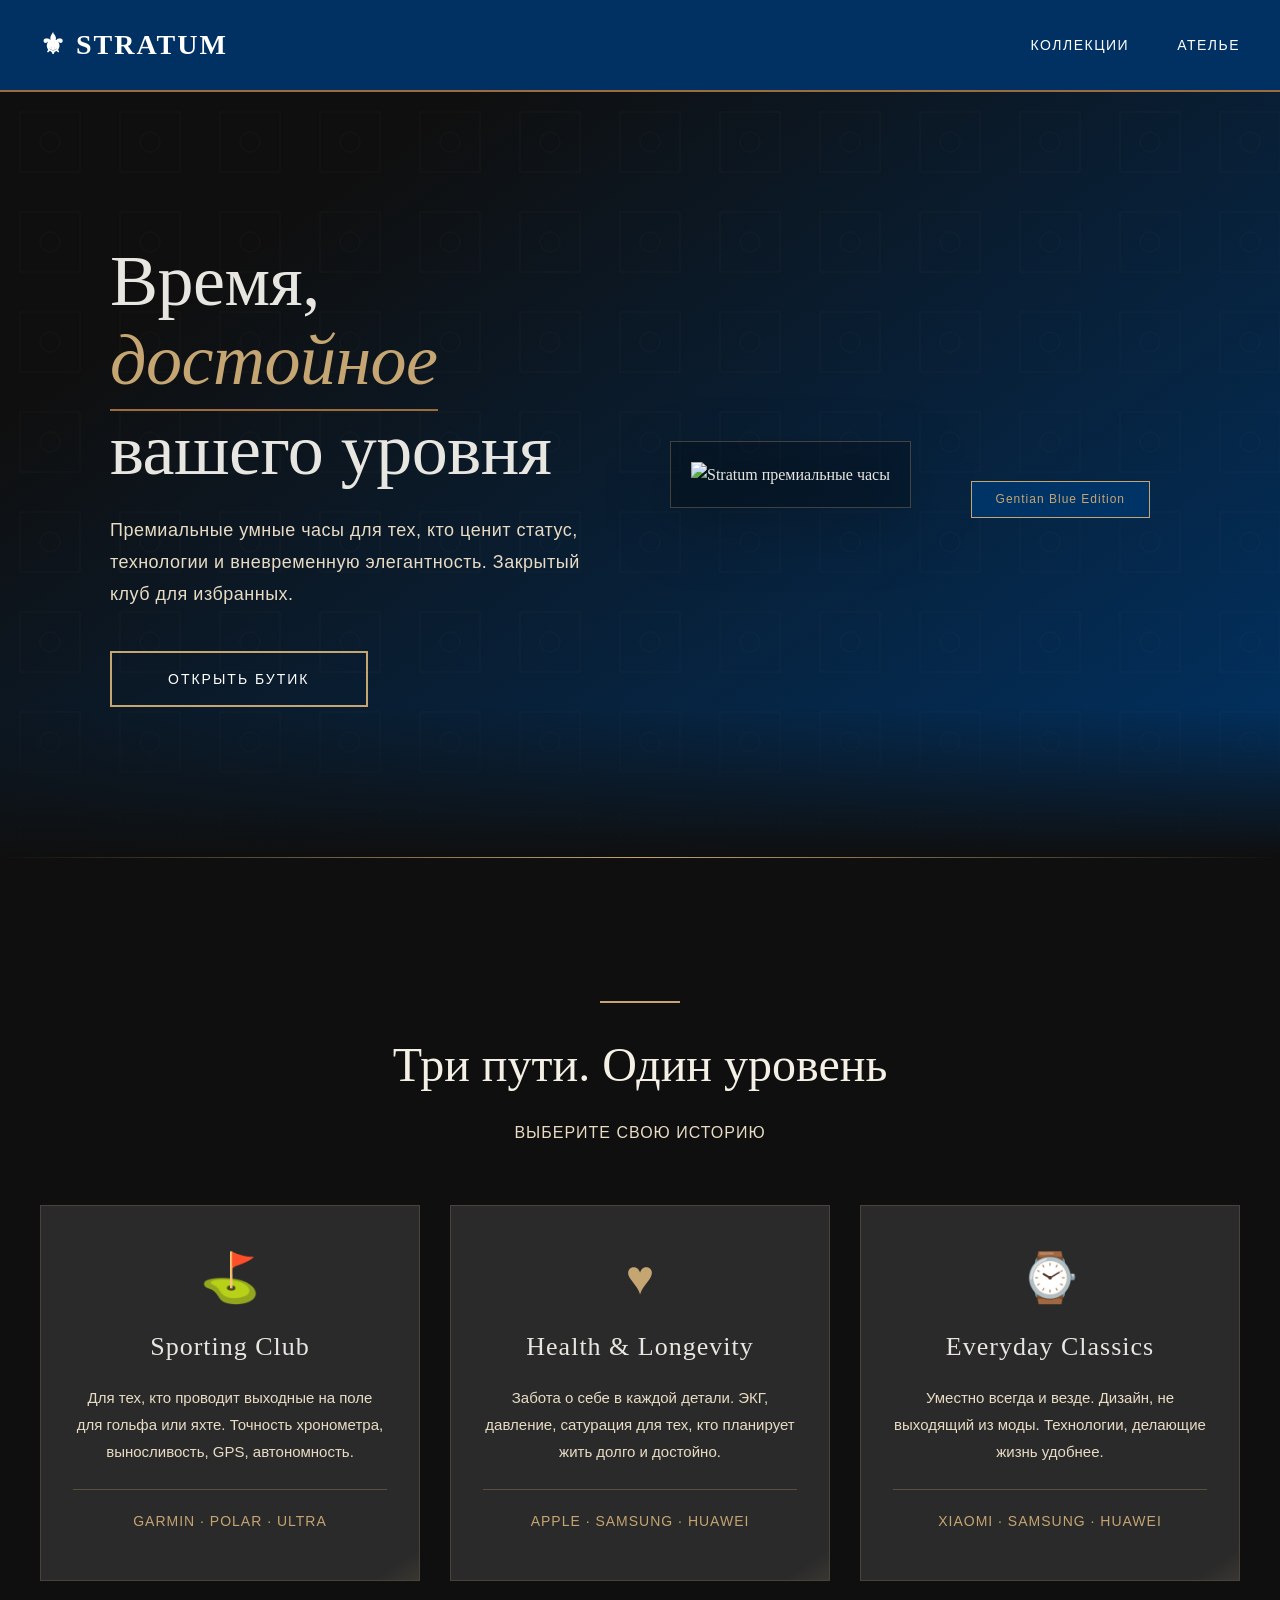
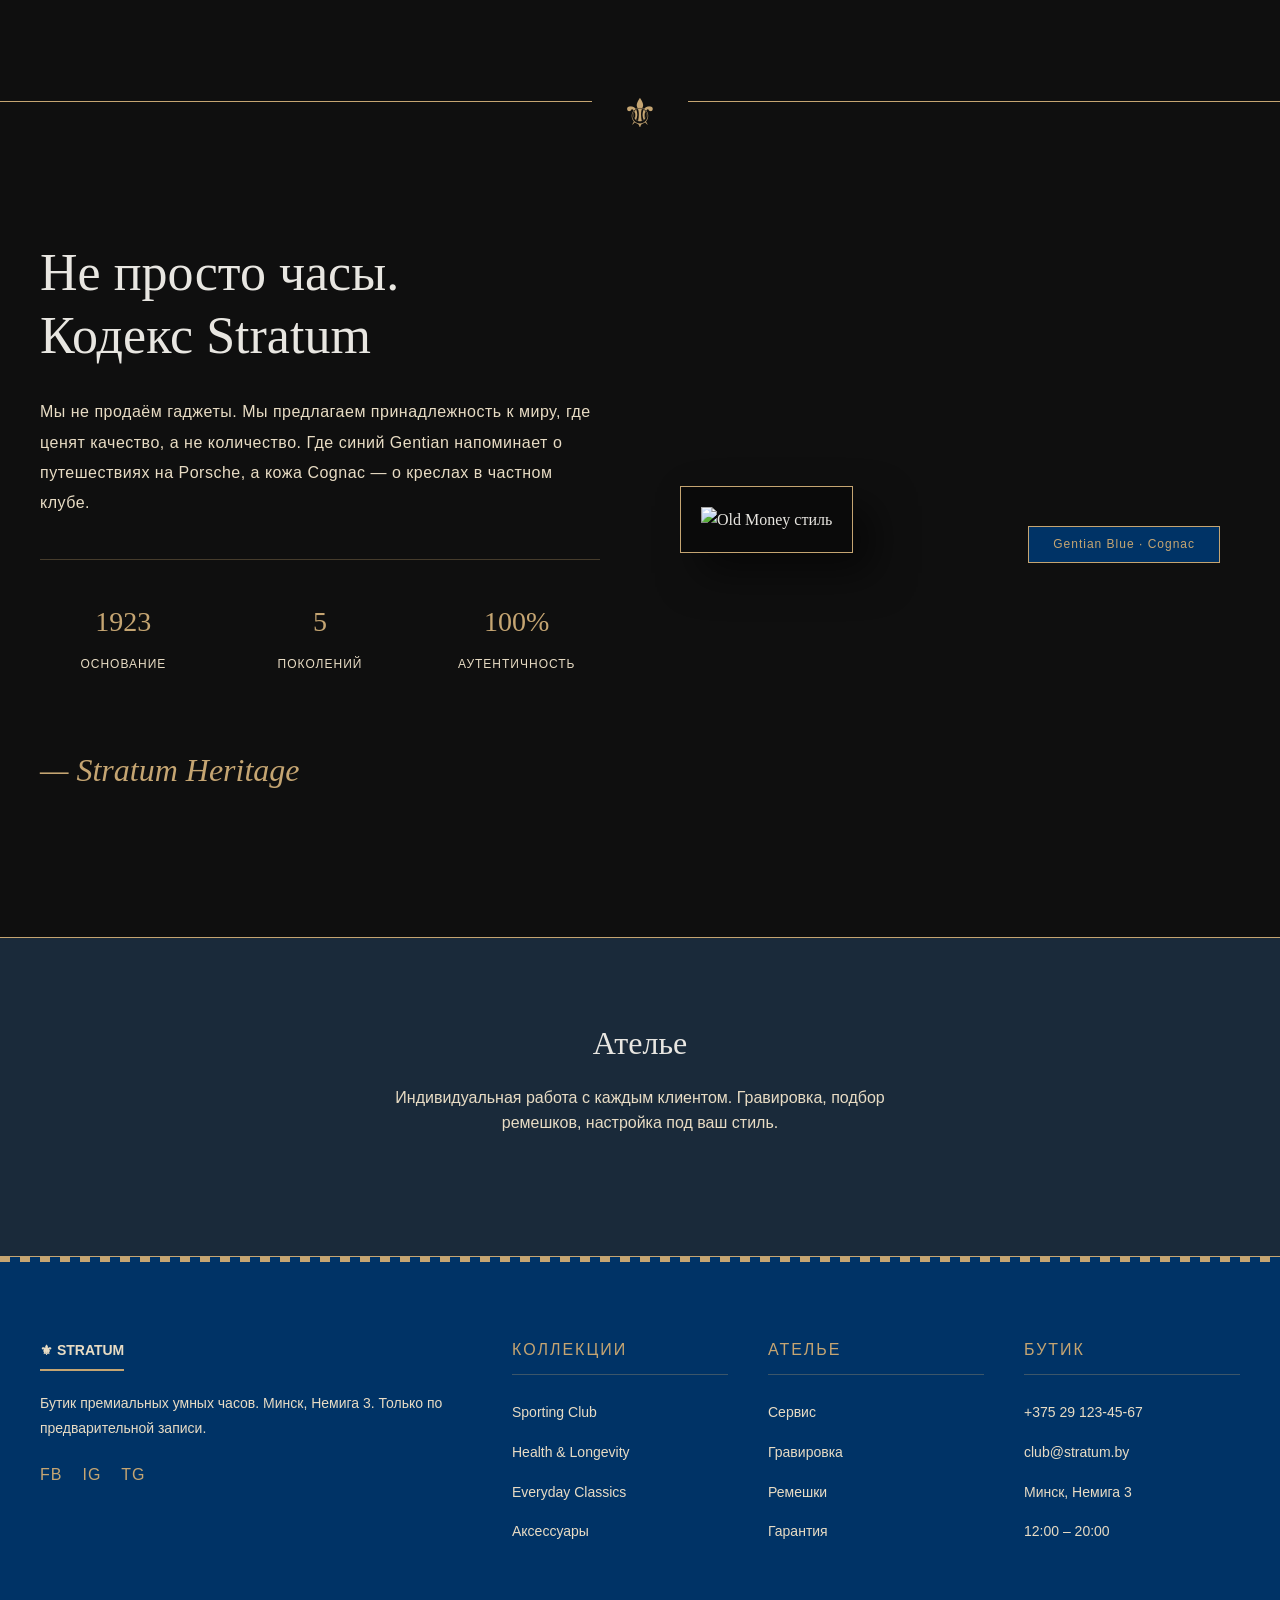
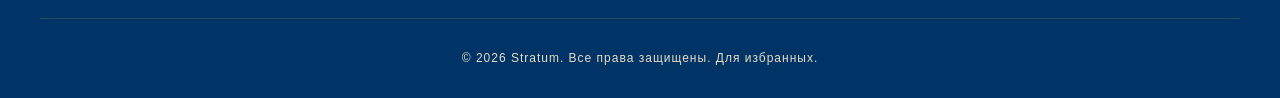
==== index.html @ 1c81f83b "Add files via upload" ====
<!DOCTYPE html>
<html lang="ru">
<head>
    <meta charset="UTF-8">
    <meta name="viewport" content="width=device-width, initial-scale=1.0">
    <title>Stratum — премиальные умные часы</title>
    <link rel="stylesheet" href="styles.css">
    <script src="script.js" defer></script>
</head>
<body>
    <header>
        <div class="container header-content">
            <a href="/" class="logo">⚜ STRATUM</a>
            <nav>
                <ul>
                    <li><a href="#collections">Коллекции</a></li>
                    <li><a href="#atelier">Ателье</a></li>
                </ul>
            </nav>
        </div>
    </header>

    <section class="hero">
        <div class="container hero-content">
            <div class="hero-text fade-in">
                <h1>Время,<br><span>достойное</span><br>вашего уровня</h1>
                <p>Премиальные умные часы для тех, кто ценит статус, технологии и вневременную элегантность. Закрытый клуб для избранных.</p>
                <button class="btn-primary" id="discoverBtn">Открыть бутик</button>
            </div>
            <div class="hero-image fade-in">
                <img src="https://static.tildacdn.com/tild3161-3364-4130-b266-323261613265/Bernhard_H_Mayer_.jpg" alt="Stratum премиальные часы">
                <div class="image-caption">Gentian Blue Edition</div>
            </div>
        </div>
    </section>

    <section id="collections" class="segments">
        <div class="container">
            <div class="section-title-wrapper fade-in">
                <div class="section-divider"></div>
                <h2 class="section-title">Три пути. Один уровень</h2>
                <p class="section-subtitle">Выберите свою историю</p>
            </div>
            <div class="segment-grid">
                <a href="sporting-club.html" style="text-decoration: none; color: inherit; display: block;">
                    <div id="sport-club" class="segment-card fade-in">
                        <div class="segment-icon">⛳</div>
                        <h3>Sporting Club</h3>
                        <p>Для тех, кто проводит выходные на поле для гольфа или яхте. Точность хронометра, выносливость, GPS, автономность.</p>
                        <div class="segment-tag">GARMIN · POLAR · ULTRA</div>
                    </div>
                </a>
                
                <a href="health-club.html" style="text-decoration: none; color: inherit; display: block;">
                    <div id="health-club" class="segment-card fade-in">
                        <div class="segment-icon">♥</div>
                        <h3>Health & Longevity</h3>
                        <p>Забота о себе в каждой детали. ЭКГ, давление, сатурация для тех, кто планирует жить долго и достойно.</p>
                        <div class="segment-tag">APPLE · SAMSUNG · HUAWEI</div>
                    </div>
                </a>
                
                <a href="everyday-club.html" style="text-decoration: none; color: inherit; display: block;">
                    <div id="everyday-club" class="segment-card fade-in">
                        <div class="segment-icon">⌚</div>
                        <h3>Everyday Classics</h3>
                        <p>Уместно всегда и везде. Дизайн, не выходящий из моды. Технологии, делающие жизнь удобнее.</p>
                        <div class="segment-tag">XIAOMI · SAMSUNG · HUAWEI</div>
                    </div>
                </a>
            </div>
        </div>
    </section>

    <section class="philosophy">
        <div class="container philosophy-content">
            <div class="philosophy-text fade-in">
                <h2>Не просто часы.<br>Кодекс Stratum</h2>
                <p>Мы не продаём гаджеты. Мы предлагаем принадлежность к миру, где ценят качество, а не количество. Где синий Gentian напоминает о путешествиях на Porsche, а кожа Cognac — о креслах в частном клубе.</p>
                <div class="heritage">
                    <div class="heritage-item">
                        <span>1923</span>
                        <p>Основание</p>
                    </div>
                    <div class="heritage-item">
                        <span>5</span>
                        <p>Поколений</p>
                    </div>
                    <div class="heritage-item">
                        <span>100%</span>
                        <p>Аутентичность</p>
                    </div>
                </div>
                <div class="signature">— Stratum Heritage</div>
            </div>
            <div class="philosophy-image fade-in">
                <img src="https://applefun.com.ua/source/epix-pro-gen-2-1.jpg?1686123082559" alt="Old Money стиль">
                <div class="image-caption">Gentian Blue · Cognac</div>
            </div>
        </div>
    </section>

    <section id="atelier" class="newsletter">
        <div class="container">
            <h3 class="fade-in">Ателье</h3>
            <p class="fade-in">Индивидуальная работа с каждым клиентом. Гравировка, подбор ремешков, настройка под ваш стиль.</p>
        </div>
    </section>

    <footer>
        <div class="container">
            <div class="footer-grid">
                <div class="footer-col">
                    <a href="/" class="footer-logo">⚜ STRATUM</a>
                    <p>Бутик премиальных умных часов. Минск, Немига 3. Только по предварительной записи.</p>
                    <div class="social-links">
                        <span>FB</span>
                        <span>IG</span>
                        <span>TG</span>
                    </div>
                </div>
                <div class="footer-col">
                    <h4>Коллекции</h4>
                    <ul>
                        <li><a href="sporting-club.html">Sporting Club</a></li>
                        <li><a href="health-club.html">Health & Longevity</a></li>
                        <li><a href="everyday-club.html">Everyday Classics</a></li>
                        <li><a href="#">Аксессуары</a></li>
                    </ul>
                </div>
                <div class="footer-col">
                    <h4>Ателье</h4>
                    <ul>
                        <li><a href="#atelier">Сервис</a></li>
                        <li><a href="#">Гравировка</a></li>
                        <li><a href="#">Ремешки</a></li>
                        <li><a href="#">Гарантия</a></li>
                    </ul>
                </div>
                <div class="footer-col">
                    <h4>Бутик</h4>
                    <ul>
                        <li><a href="#">+375 29 123-45-67</a></li>
                        <li><a href="#">club@stratum.by</a></li>
                        <li><a href="#">Минск, Немига 3</a></li>
                        <li><a href="#">12:00 – 20:00</a></li>
                    </ul>
                </div>
            </div>
            <div class="copyright">
                © 2026 Stratum. Все права защищены. Для избранных.
            </div>
        </div>
    </footer>

    <script src="script.js"></script>
</body>
</html>
---- styles.css ----
/* Добавьте эти строки в начало вашего CSS файла */
html {
    scroll-behavior: smooth;
    scroll-padding-top: 100px;
}

* {
    margin: 0;
    padding: 0;
    box-sizing: border-box;
}

body {
    font-family: 'Times New Roman', 'Didot', 'Baskerville', 'Garamond', 'Cormorant Garamond', serif;
    background-color: #0F0F0F;
    color: #E8E6E1;
    line-height: 1.6;
    -webkit-font-smoothing: antialiased;
}

:root {
    --gentian-blue: #003366;
    --gentian-blue-light: #1A4C7A;
    --black: #0F0F0F;
    --anthracite: #2A2A2A;
    --cognac: #9C6B3E;
    --ivory: #F5F0E6;
    --cream: #E8DCC4;
    --silver: #A0A0A0;
    --white: #FFFFFF;
    --gold: #C5A572;
    --navy: #1A2A3A;
}

.container {
    max-width: 1280px;
    margin: 0 auto;
    padding: 0 40px;
}

/* Header */
header {
    background-color: rgba(0, 51, 102, 0.97);
    position: sticky;
    top: 0;
    z-index: 100;
    border-bottom: 2px solid var(--cognac);
    backdrop-filter: blur(8px);
}

.header-content {
    display: flex;
    justify-content: space-between;
    align-items: center;
    height: 90px;
}

.logo {
    font-size: 28px;
    font-weight: 600;
    letter-spacing: 2px;
    color: var(--white);
    text-decoration: none;
    text-transform: uppercase;
    font-family: 'Times New Roman', serif;
}

nav ul {
    display: flex;
    gap: 48px;
    list-style: none;
}

nav a {
    color: var(--white);
    text-decoration: none;
    font-size: 14px;
    font-weight: 400;
    letter-spacing: 1.5px;
    text-transform: uppercase;
    transition: color 0.2s;
    font-family: 'Helvetica Neue', 'Inter', sans-serif;
}

nav a:hover {
    color: var(--gold);
}

/* Hero Section */
.hero {
    height: 85vh;
    background: linear-gradient(145deg, var(--black) 20%, var(--gentian-blue) 100%);
    display: flex;
    align-items: center;
    position: relative;
    overflow: hidden;
}

.hero::before {
    content: '';
    position: absolute;
    top: 0;
    left: 0;
    width: 100%;
    height: 100%;
    background-image: url('data:image/svg+xml;utf8,<svg xmlns="http://www.w3.org/2000/svg" viewBox="0 0 100 100" width="100" height="100" opacity="0.03"><path d="M20,20 L80,20 L80,80 L20,80 Z" fill="none" stroke="%23C5A572" stroke-width="1"/><circle cx="50" cy="50" r="10" fill="none" stroke="%23C5A572" stroke-width="1"/></svg>');
    background-repeat: repeat;
    pointer-events: none;
}

.hero::after {
    content: '';
    position: absolute;
    bottom: 0;
    left: 0;
    right: 0;
    height: 150px;
    background: linear-gradient(to top, var(--black), transparent);
}

.hero-content {
    display: grid;
    grid-template-columns: 1fr 1fr;
    gap: 60px;
    align-items: center;
    position: relative;
    z-index: 2;
}

.hero-text h1 {
    font-size: 72px;
    font-weight: 500;
    line-height: 1.1;
    margin-bottom: 24px;
    font-family: 'Times New Roman', 'Didot', serif;
    letter-spacing: -0.5px;
}

.hero-text h1 span {
    color: var(--gold);
    font-style: italic;
    display: inline-block;
    border-bottom: 2px solid var(--cognac);
    padding-bottom: 8px;
}

.hero-text p {
    font-size: 18px;
    color: var(--cream);
    margin-bottom: 40px;
    max-width: 500px;
    font-family: 'Helvetica Neue', sans-serif;
    letter-spacing: 0.5px;
    line-height: 1.8;
}

.btn-primary {
    background-color: transparent;
    color: var(--white);
    border: 2px solid var(--gold);
    padding: 18px 56px;
    font-size: 14px;
    font-weight: 500;
    letter-spacing: 2px;
    text-transform: uppercase;
    cursor: pointer;
    transition: all 0.4s;
    font-family: 'Helvetica Neue', sans-serif;
}

.btn-primary:hover {
    background-color: var(--gold);
    color: var(--black);
    border-color: var(--gold);
}

.hero-image {
    position: relative;
}

.hero-image img {
    width: 100%;
    filter: drop-shadow(0 20px 30px rgba(0,0,0,0.7));
    border: 1px solid rgba(197, 165, 114, 0.3);
    padding: 20px;
    background: rgba(0,0,0,0.2);
}

.image-caption {
    position: absolute;
    bottom: -10px;
    right: 20px;
    background: var(--gentian-blue);
    padding: 8px 24px;
    font-size: 12px;
    letter-spacing: 1px;
    color: var(--gold);
    border: 1px solid var(--gold);
    font-family: 'Helvetica Neue', sans-serif;
}

/* Segments Section */
.segments {
    padding: 120px 0;
    background-color: var(--black);
    position: relative;
}

.segments::before {
    content: '';
    position: absolute;
    top: 0;
    left: 0;
    right: 0;
    height: 1px;
    background: linear-gradient(90deg, transparent, var(--gold), transparent);
}

.section-title-wrapper {
    text-align: center;
    margin-bottom: 60px;
}

.section-title {
    font-size: 48px;
    font-weight: 400;
    margin-bottom: 16px;
    font-family: 'Times New Roman', serif;
    color: var(--ivory);
}

.section-subtitle {
    font-size: 16px;
    color: var(--cream);
    max-width: 600px;
    margin: 0 auto;
    font-family: 'Helvetica Neue', sans-serif;
    letter-spacing: 1px;
    text-transform: uppercase;
}

.section-divider {
    width: 80px;
    height: 2px;
    background-color: var(--gold);
    margin: 24px auto;
}

.segment-grid {
    display: grid;
    grid-template-columns: repeat(3, 1fr);
    gap: 30px;
}

.segment-card {
    background-color: var(--anthracite);
    padding: 48px 32px;
    transition: transform 0.5s, box-shadow 0.5s;
    border: 1px solid rgba(197, 165, 114, 0.2);
    position: relative;
    text-align: center;
}

.segment-card::before {
    content: '';
    position: absolute;
    top: 0;
    left: 0;
    width: 100%;
    height: 100%;
    background: linear-gradient(145deg, transparent 95%, rgba(197,165,114,0.1) 100%);
    pointer-events: none;
}

.segment-card:hover {
    transform: translateY(-8px);
    box-shadow: 0 30px 40px rgba(0,0,0,0.5);
    border-color: var(--gold);
}

.segment-icon {
    font-size: 48px;
    margin-bottom: 24px;
    color: var(--gold);
    font-family: 'Times New Roman', serif;
    line-height: 1;
}

.segment-card h3 {
    font-size: 26px;
    margin-bottom: 16px;
    font-weight: 500;
    font-family: 'Times New Roman', serif;
    letter-spacing: 1px;
}

.segment-card p {
    color: var(--cream);
    margin-bottom: 24px;
    font-size: 15px;
    font-family: 'Helvetica Neue', sans-serif;
    line-height: 1.8;
}

.segment-tag {
    color: var(--gold);
    font-weight: 500;
    font-size: 14px;
    letter-spacing: 1px;
    text-transform: uppercase;
    border-top: 1px solid rgba(197,165,114,0.3);
    padding-top: 20px;
    margin-top: 20px;
    font-family: 'Helvetica Neue', sans-serif;
}

/* Featured Products */
.featured {
    padding: 120px 0;
    background: linear-gradient(180deg, var(--black) 0%, var(--navy) 100%);
    position: relative;
}

.product-grid {
    display: grid;
    grid-template-columns: repeat(4, 1fr);
    gap: 30px;
    margin-top: 60px;
}

.product-card {
    background-color: rgba(255,255,255,0.02);
    padding: 32px 24px;
    text-align: center;
    border: 1px solid rgba(197,165,114,0.15);
    transition: all 0.4s;
    backdrop-filter: blur(10px);
}

.product-card:hover {
    background-color: rgba(0,51,102,0.2);
    border-color: var(--gold);
    box-shadow: 0 15px 25px rgba(0,0,0,0.5);
}

.product-image {
    width: 100%;
    margin-bottom: 24px;
    border-bottom: 1px solid rgba(197,165,114,0.3);
    padding-bottom: 20px;
}

.product-title {
    font-size: 18px;
    font-weight: 500;
    margin-bottom: 12px;
    font-family: 'Helvetica Neue', sans-serif;
    letter-spacing: 1px;
    text-transform: uppercase;
}

.product-price {
    color: var(--gold);
    font-size: 22px;
    font-weight: 500;
    margin-bottom: 20px;
    font-family: 'Times New Roman', serif;
}

.btn-secondary {
    background-color: transparent;
    border: 1px solid var(--gold);
    color: var(--white);
    padding: 12px 30px;
    font-size: 12px;
    letter-spacing: 2px;
    text-transform: uppercase;
    cursor: pointer;
    transition: all 0.3s;
    font-family: 'Helvetica Neue', sans-serif;
    width: 100%;
}

.btn-secondary:hover {
    background-color: var(--gold);
    color: var(--black);
}

/* Philosophy Section */
.philosophy {
    padding: 140px 0;
    background-color: var(--black);
    position: relative;
    border-top: 1px solid var(--gold);
    border-bottom: 1px solid var(--gold);
}

.philosophy::before {
    content: '⚜';
    position: absolute;
    top: -20px;
    left: 50%;
    transform: translateX(-50%);
    font-size: 40px;
    background: var(--black);
    padding: 0 30px;
    color: var(--gold);
}

.philosophy-content {
    display: grid;
    grid-template-columns: 1fr 1fr;
    gap: 80px;
    align-items: center;
}

.philosophy-text h2 {
    font-size: 52px;
    font-weight: 400;
    margin-bottom: 30px;
    font-family: 'Times New Roman', serif;
    line-height: 1.2;
}

.philosophy-text p {
    color: var(--cream);
    font-size: 16px;
    margin-bottom: 40px;
    font-family: 'Helvetica Neue', sans-serif;
    line-height: 1.9;
    letter-spacing: 0.5px;
}

.heritage {
    display: flex;
    gap: 30px;
    margin-top: 40px;
    border-top: 1px solid rgba(197,165,114,0.3);
    padding-top: 40px;
}

.heritage-item {
    text-align: center;
    flex: 1;
}

.heritage-item span {
    display: block;
    font-size: 28px;
    font-weight: 500;
    color: var(--gold);
    font-family: 'Times New Roman', serif;
}

.heritage-item p {
    font-size: 12px;
    text-transform: uppercase;
    letter-spacing: 1px;
    color: var(--cream);
    margin-top: 8px;
    font-family: 'Helvetica Neue', sans-serif;
}

.signature {
    font-family: 'Times New Roman', serif;
    color: var(--gold);
    font-size: 32px;
    font-style: italic;
    margin-top: 30px;
}

.philosophy-image {
    position: relative;
}

.philosophy-image img {
    width: 100%;
    border: 1px solid var(--gold);
    padding: 20px;
    background: rgba(0,0,0,0.3);
    box-shadow: 20px 20px 40px rgba(0,0,0,0.5);
}

/* Newsletter / Ателье секция */
.newsletter {
    padding: 80px 0;
    background-color: var(--navy);
    text-align: center;
    border-bottom: 1px solid var(--gold);
}

.newsletter h3 {
    font-size: 32px;
    font-weight: 400;
    margin-bottom: 16px;
    font-family: 'Times New Roman', serif;
}

.newsletter p {
    color: var(--cream);
    margin-bottom: 40px;
    max-width: 500px;
    margin-left: auto;
    margin-right: auto;
    font-family: 'Helvetica Neue', sans-serif;
}

/* Footer */
footer {
    background-color: var(--gentian-blue);
    padding: 80px 0 30px;
    position: relative;
}

footer::before {
    content: '';
    position: absolute;
    top: 0;
    left: 0;
    right: 0;
    height: 5px;
    background: repeating-linear-gradient(90deg, var(--gold), var(--gold) 10px, transparent 10px, transparent 20px);
}

.footer-grid {
    display: grid;
    grid-template-columns: 2fr 1fr 1fr 1fr;
    gap: 40px;
    margin-bottom: 60px;
}

.footer-logo {
    font-size: 28px;
    font-weight: 600;
    color: white;
    text-decoration: none;
    font-family: 'Times New Roman', serif;
    border-bottom: 2px solid var(--gold);
    padding-bottom: 8px;
    display: inline-block;
}

.footer-col p {
    color: var(--cream);
    font-size: 14px;
    margin-top: 20px;
    line-height: 1.8;
    font-family: 'Helvetica Neue', sans-serif;
}

.footer-col h4 {
    font-size: 16px;
    font-weight: 500;
    margin-bottom: 24px;
    color: var(--gold);
    letter-spacing: 2px;
    text-transform: uppercase;
    border-bottom: 1px solid rgba(197,165,114,0.3);
    padding-bottom: 12px;
    font-family: 'Helvetica Neue', sans-serif;
}

.footer-col ul {
    list-style: none;
}

.footer-col li {
    margin-bottom: 14px;
}

.footer-col a {
    color: var(--cream);
    text-decoration: none;
    font-size: 14px;
    transition: color 0.2s;
    font-family: 'Helvetica Neue', sans-serif;
}

.footer-col a:hover {
    color: var(--gold);
}

.social-links {
    display: flex;
    gap: 20px;
    margin-top: 20px;
    font-size: 16px;
    color: var(--gold);
    letter-spacing: 1px;
}

.social-links span {
    cursor: pointer;
    transition: 0.3s;
    font-family: 'Helvetica Neue', sans-serif;
    font-weight: 500;
}

.social-links span:hover {
    color: var(--white);
}

.copyright {
    text-align: center;
    padding-top: 30px;
    border-top: 1px solid rgba(197,165,114,0.2);
    color: var(--cream);
    font-size: 12px;
    letter-spacing: 1px;
    font-family: 'Helvetica Neue', sans-serif;
}

/* Responsive */
@media (max-width: 1024px) {
    .hero-content {
        grid-template-columns: 1fr;
        text-align: center;
    }
    .hero-text p {
        margin-left: auto;
        margin-right: auto;
    }
    .segment-grid, .product-grid {
        grid-template-columns: repeat(2, 1fr);
    }
    .philosophy-content {
        grid-template-columns: 1fr;
    }
    .footer-grid {
        grid-template-columns: repeat(2, 1fr);
    }
}

@media (max-width: 640px) {
    .segment-grid, .product-grid {
        grid-template-columns: 1fr;
    }
    .footer-grid {
        grid-template-columns: 1fr;
    }
    .hero-text h1 {
        font-size: 48px;
    }
    .container {
        padding: 0 20px;
    }
}

/* Анимации появления */
.fade-in {
    opacity: 0;
    transform: translateY(20px);
    transition: opacity 0.6s ease, transform 0.6s ease;
}

.fade-in.visible {
    opacity: 1;
    transform: translateY(0);
}
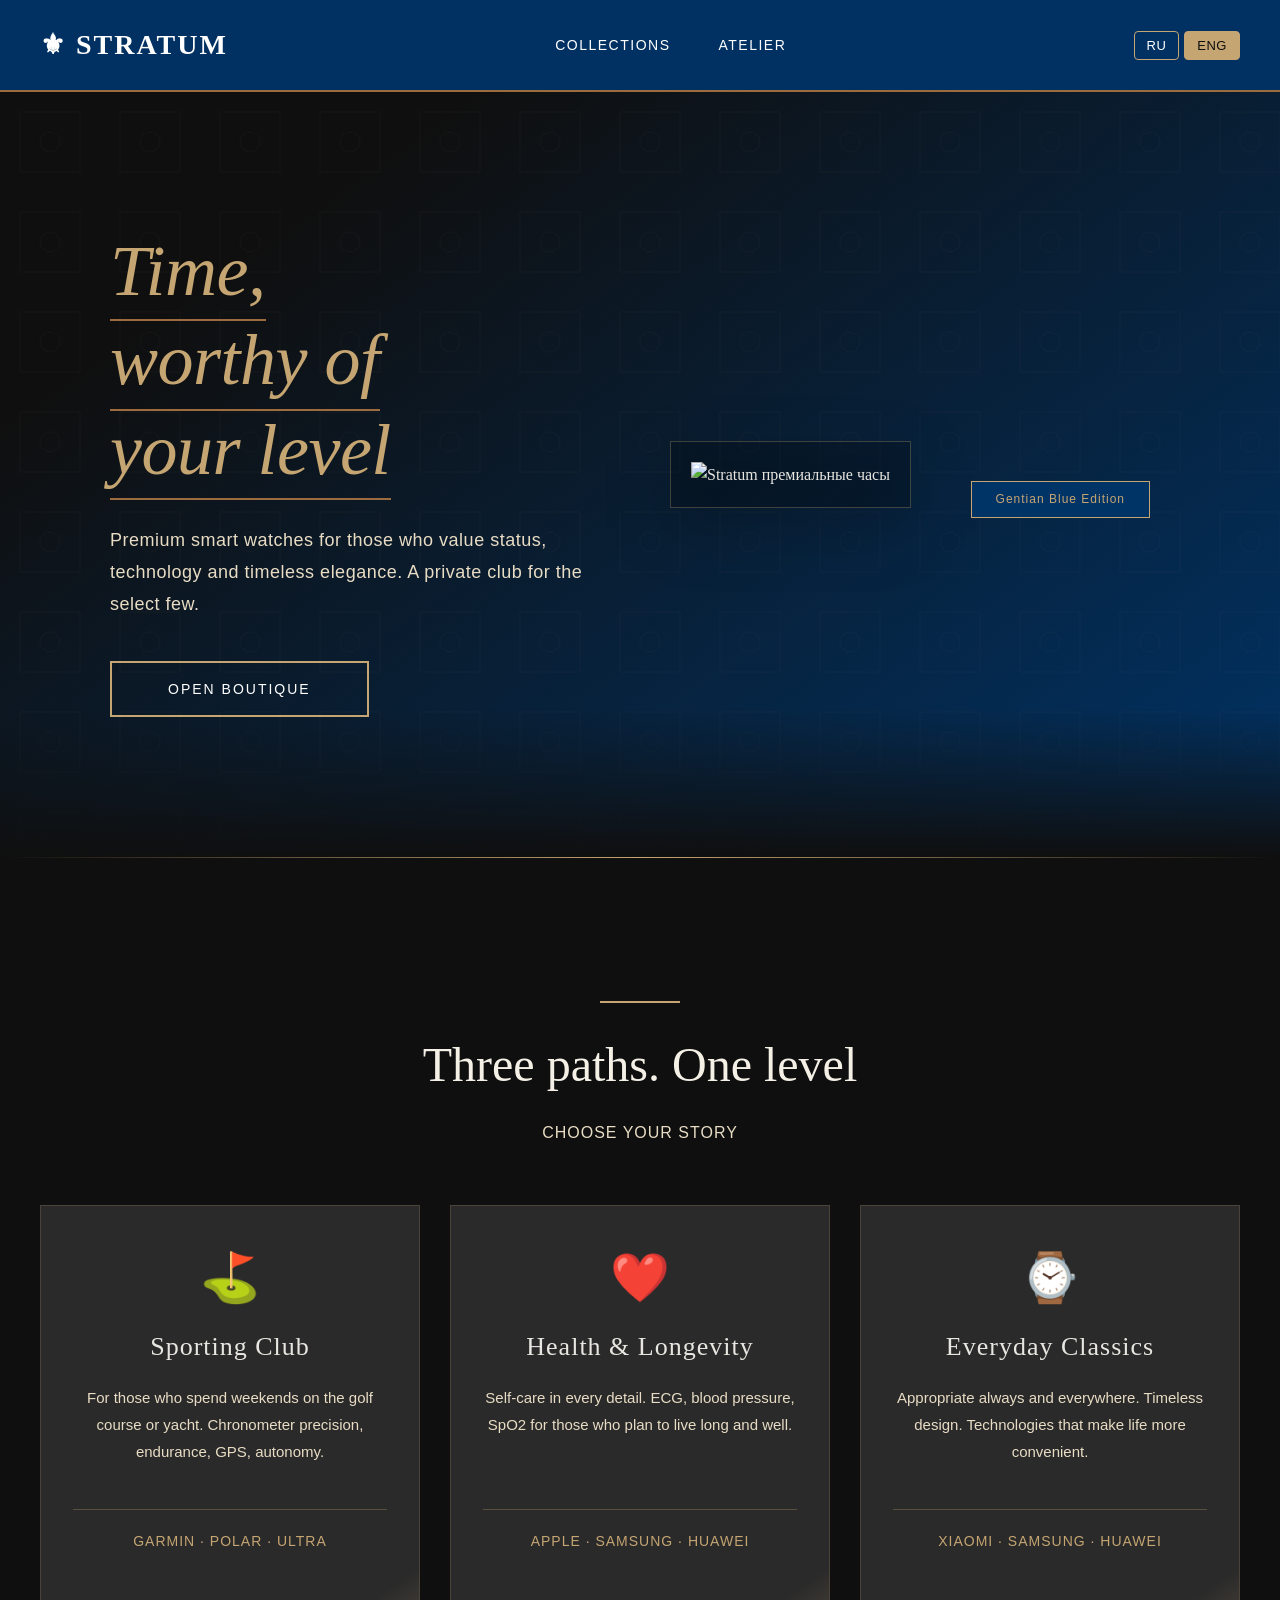
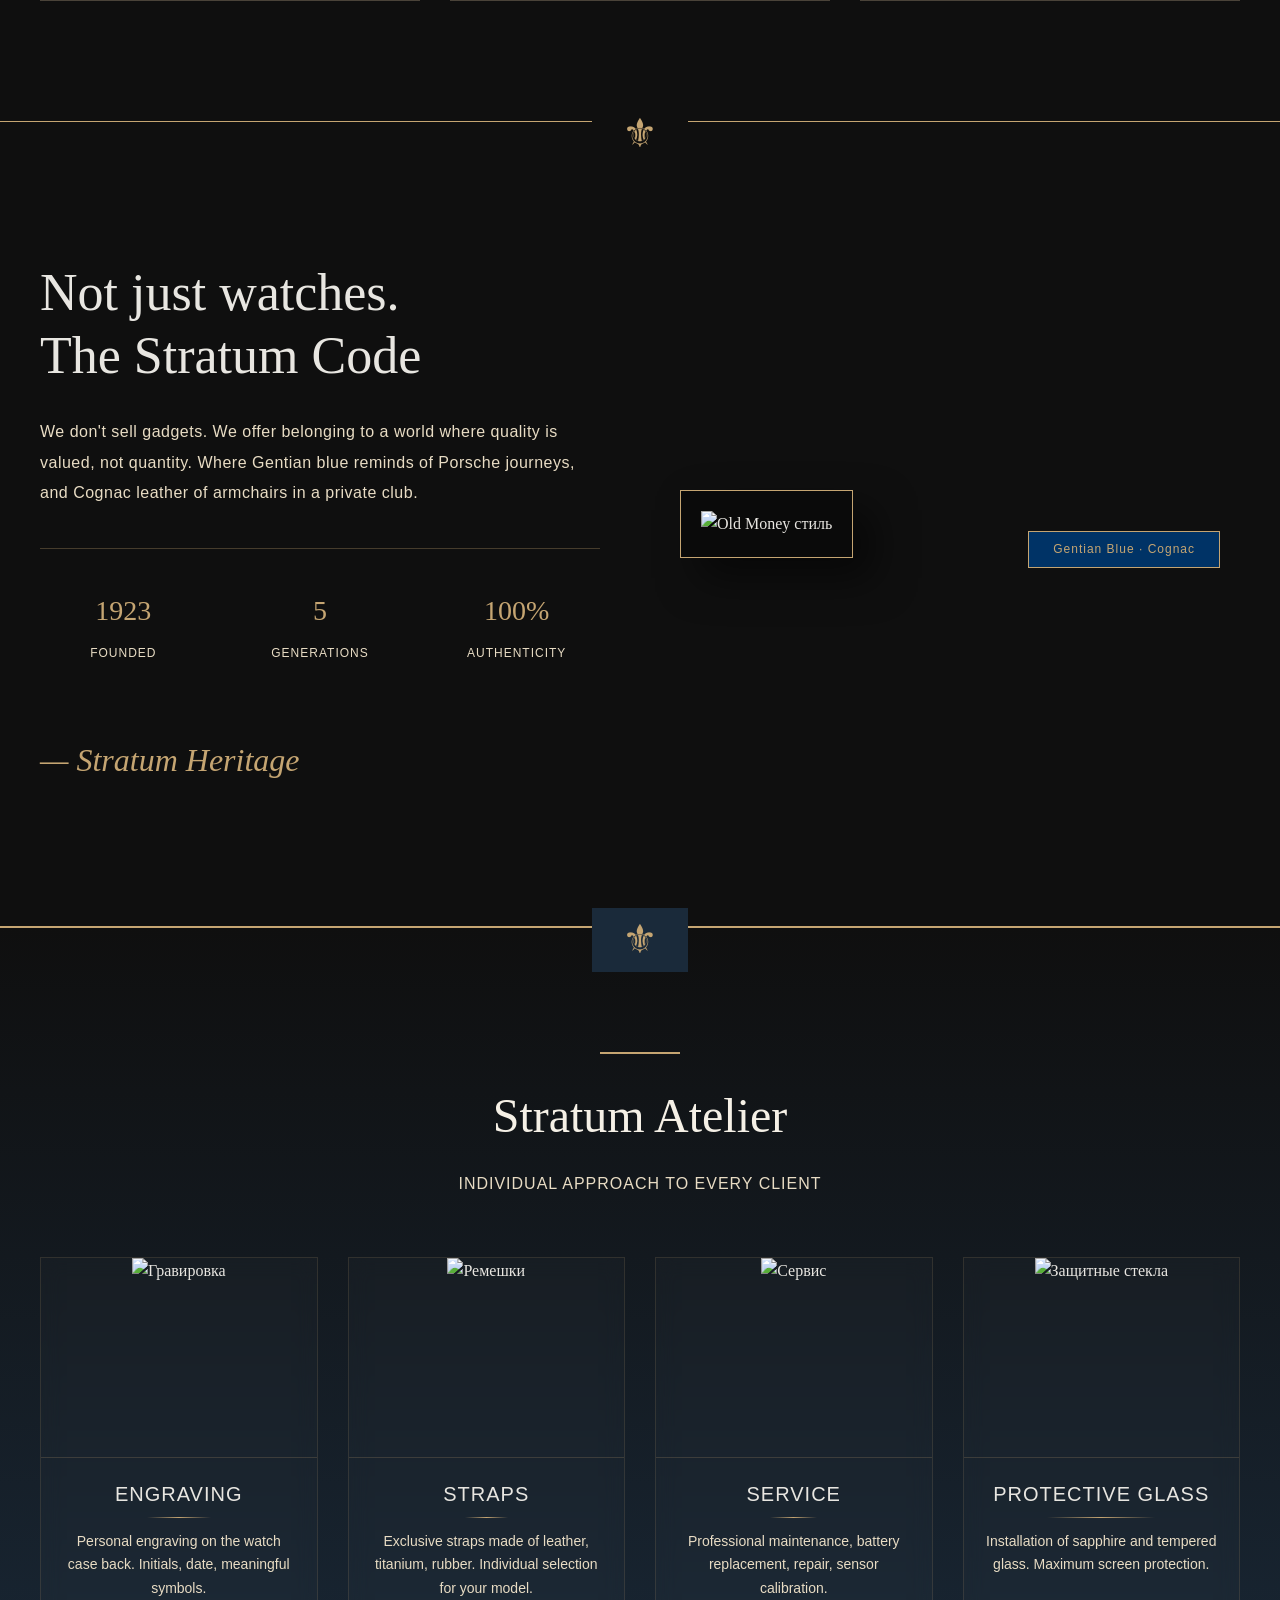
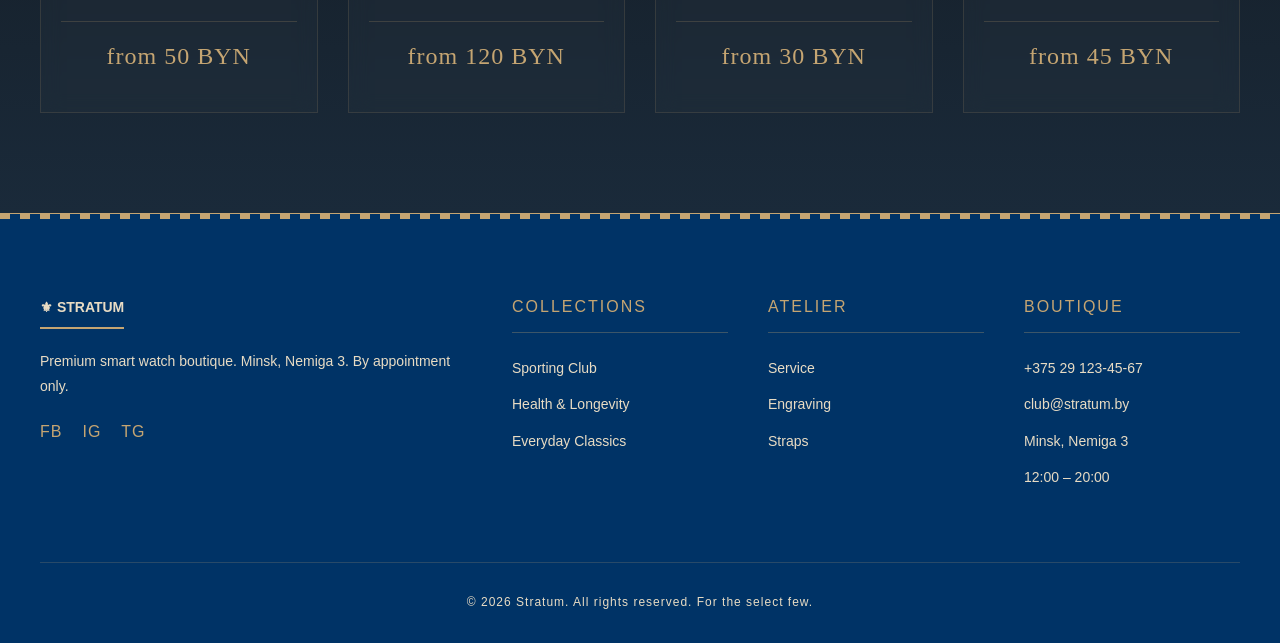
==== commit bcbfc444: "version-2" ====
--- a/index.html
+++ b/index.html
@@ -13,23 +13,33 @@
             <a href="/" class="logo">⚜ STRATUM</a>
             <nav>
                 <ul>
-                    <li><a href="#collections">Коллекции</a></li>
-                    <li><a href="#atelier">Ателье</a></li>
+                    <li><a href="#collections" data-ru="Коллекции" data-en="Collections">Коллекции</a></li>
+                    <li><a href="#atelier" data-ru="Ателье" data-en="Atelier">Ателье</a></li>
                 </ul>
             </nav>
+            <div class="language-switcher">
+                <button class="lang-btn active" data-lang="ru">RU</button>
+                <button class="lang-btn" data-lang="en">ENG</button>
+            </div>
         </div>
     </header>
 
     <section class="hero">
         <div class="container hero-content">
             <div class="hero-text fade-in">
-                <h1>Время,<br><span>достойное</span><br>вашего уровня</h1>
-                <p>Премиальные умные часы для тех, кто ценит статус, технологии и вневременную элегантность. Закрытый клуб для избранных.</p>
-                <button class="btn-primary" id="discoverBtn">Открыть бутик</button>
+                <h1>
+                    <span data-ru="Время," data-en="Time,"></span><br>
+                    <span data-ru="достойное" data-en="worthy of"></span><br>
+                    <span data-ru="вашего уровня" data-en="your level"></span>
+                </h1>
+                <p data-ru="Премиальные умные часы для тех, кто ценит статус, технологии и вневременную элегантность. Закрытый клуб для избранных." 
+                   data-en="Premium smart watches for those who value status, technology and timeless elegance. A private club for the select few.">
+                </p>
+                <button class="btn-primary" id="discoverBtn" data-ru="Открыть бутик" data-en="Open boutique">Открыть бутик</button>
             </div>
             <div class="hero-image fade-in">
                 <img src="https://static.tildacdn.com/tild3161-3364-4130-b266-323261613265/Bernhard_H_Mayer_.jpg" alt="Stratum премиальные часы">
-                <div class="image-caption">Gentian Blue Edition</div>
+                <div class="image-caption" data-ru="Gentian Blue Edition" data-en="Gentian Blue Edition">Gentian Blue Edition</div>
             </div>
         </div>
     </section>
@@ -38,24 +48,28 @@
         <div class="container">
             <div class="section-title-wrapper fade-in">
                 <div class="section-divider"></div>
-                <h2 class="section-title">Три пути. Один уровень</h2>
-                <p class="section-subtitle">Выберите свою историю</p>
+                <h2 class="section-title" data-ru="Три пути. Один уровень" data-en="Three paths. One level">Три пути. Один уровень</h2>
+                <p class="section-subtitle" data-ru="Выберите свою историю" data-en="Choose your story">Выберите свою историю</p>
             </div>
             <div class="segment-grid">
                 <a href="sporting-club.html" style="text-decoration: none; color: inherit; display: block;">
                     <div id="sport-club" class="segment-card fade-in">
                         <div class="segment-icon">⛳</div>
-                        <h3>Sporting Club</h3>
-                        <p>Для тех, кто проводит выходные на поле для гольфа или яхте. Точность хронометра, выносливость, GPS, автономность.</p>
+                        <h3 data-ru="Sporting Club" data-en="Sporting Club">Sporting Club</h3>
+                        <p data-ru="Для тех, кто проводит выходные на поле для гольфа или яхте. Точность хронометра, выносливость, GPS, автономность." 
+                           data-en="For those who spend weekends on the golf course or yacht. Chronometer precision, endurance, GPS, autonomy.">
+                        </p>
                         <div class="segment-tag">GARMIN · POLAR · ULTRA</div>
                     </div>
                 </a>
                 
                 <a href="health-club.html" style="text-decoration: none; color: inherit; display: block;">
                     <div id="health-club" class="segment-card fade-in">
-                        <div class="segment-icon">♥</div>
-                        <h3>Health & Longevity</h3>
-                        <p>Забота о себе в каждой детали. ЭКГ, давление, сатурация для тех, кто планирует жить долго и достойно.</p>
+                        <div class="segment-icon">❤️</div>
+                        <h3 data-ru="Health & Longevity" data-en="Health & Longevity">Health & Longevity</h3>
+                        <p data-ru="Забота о себе в каждой детали. ЭКГ, давление, сатурация для тех, кто планирует жить долго и достойно." 
+                           data-en="Self-care in every detail. ECG, blood pressure, SpO2 for those who plan to live long and well.">
+                        </p>
                         <div class="segment-tag">APPLE · SAMSUNG · HUAWEI</div>
                     </div>
                 </a>
@@ -63,8 +77,10 @@
                 <a href="everyday-club.html" style="text-decoration: none; color: inherit; display: block;">
                     <div id="everyday-club" class="segment-card fade-in">
                         <div class="segment-icon">⌚</div>
-                        <h3>Everyday Classics</h3>
-                        <p>Уместно всегда и везде. Дизайн, не выходящий из моды. Технологии, делающие жизнь удобнее.</p>
+                        <h3 data-ru="Everyday Classics" data-en="Everyday Classics">Everyday Classics</h3>
+                        <p data-ru="Уместно всегда и везде. Дизайн, не выходящий из моды. Технологии, делающие жизнь удобнее." 
+                           data-en="Appropriate always and everywhere. Timeless design. Technologies that make life more convenient.">
+                        </p>
                         <div class="segment-tag">XIAOMI · SAMSUNG · HUAWEI</div>
                     </div>
                 </a>
@@ -75,35 +91,113 @@
     <section class="philosophy">
         <div class="container philosophy-content">
             <div class="philosophy-text fade-in">
-                <h2>Не просто часы.<br>Кодекс Stratum</h2>
-                <p>Мы не продаём гаджеты. Мы предлагаем принадлежность к миру, где ценят качество, а не количество. Где синий Gentian напоминает о путешествиях на Porsche, а кожа Cognac — о креслах в частном клубе.</p>
+                <h2>
+                    <span data-ru="Не просто часы." data-en="Not just watches."></span><br>
+                    <span data-ru="Кодекс Stratum" data-en="The Stratum Code"></span>
+                </h2>
+                <p data-ru="Мы не продаём гаджеты. Мы предлагаем принадлежность к миру, где ценят качество, а не количество. Где синий Gentian напоминает о путешествиях на Porsche, а кожа Cognac — о креслах в частном клубе." 
+                   data-en="We don't sell gadgets. We offer belonging to a world where quality is valued, not quantity. Where Gentian blue reminds of Porsche journeys, and Cognac leather of armchairs in a private club.">
+                </p>
                 <div class="heritage">
                     <div class="heritage-item">
-                        <span>1923</span>
-                        <p>Основание</p>
+                        <span data-ru="1923" data-en="1923">1923</span>
+                        <p data-ru="Основание" data-en="Founded">Основание</p>
                     </div>
                     <div class="heritage-item">
-                        <span>5</span>
-                        <p>Поколений</p>
+                        <span data-ru="5" data-en="5">5</span>
+                        <p data-ru="Поколений" data-en="Generations">Поколений</p>
                     </div>
                     <div class="heritage-item">
-                        <span>100%</span>
-                        <p>Аутентичность</p>
-                    </div>
-                </div>
-                <div class="signature">— Stratum Heritage</div>
+                        <span data-ru="100%" data-en="100%">100%</span>
+                        <p data-ru="Аутентичность" data-en="Authenticity">Аутентичность</p>
+                    </div>
+                </div>
+                <div class="signature" data-ru="— Stratum Heritage" data-en="— Stratum Heritage">— Stratum Heritage</div>
             </div>
             <div class="philosophy-image fade-in">
                 <img src="https://applefun.com.ua/source/epix-pro-gen-2-1.jpg?1686123082559" alt="Old Money стиль">
-                <div class="image-caption">Gentian Blue · Cognac</div>
-            </div>
-        </div>
-    </section>
-
-    <section id="atelier" class="newsletter">
+                <div class="image-caption" data-ru="Gentian Blue · Cognac" data-en="Gentian Blue · Cognac">Gentian Blue · Cognac</div>
+            </div>
+        </div>
+    </section>
+
+    <section id="atelier" class="atelier">
         <div class="container">
-            <h3 class="fade-in">Ателье</h3>
-            <p class="fade-in">Индивидуальная работа с каждым клиентом. Гравировка, подбор ремешков, настройка под ваш стиль.</p>
+            <div class="section-title-wrapper fade-in">
+                <div class="section-divider"></div>
+                <h2 class="section-title" data-ru="Ателье Stratum" data-en="Stratum Atelier">Ателье Stratum</h2>
+                <p class="section-subtitle" data-ru="Индивидуальный подход к каждому клиенту" data-en="Individual approach to every client">Индивидуальный подход к каждому клиенту</p>
+            </div>
+            
+            <div class="atelier-grid">
+                <!-- Карточка 1: Гравировка -->
+                <div class="atelier-card fade-in">
+                    <div class="atelier-image">
+                        <!-- Вставьте свою картинку -->
+                        <img src="https://via.placeholder.com/400x300/0F0F0F/C5A572?text=Engraving" alt="Гравировка">
+                    </div>
+                    <div class="atelier-content">
+                        <h3 data-ru="Гравировка" data-en="Engraving">Гравировка</h3>
+                        <p data-ru="Персональная гравировка на задней крышке часов. Инициалы, дата, значимые символы." 
+                        data-en="Personal engraving on the watch case back. Initials, date, meaningful symbols.">
+                        </p>
+                        <div class="atelier-price">
+                            <span data-ru="от 50 BYN" data-en="from 50 BYN">от 50 BYN</span>
+                        </div>
+                    </div>
+                </div>
+                
+                <!-- Карточка 2: Ремешки -->
+                <div class="atelier-card fade-in">
+                    <div class="atelier-image">
+                        <!-- Вставьте свою картинку -->
+                        <img src="https://via.placeholder.com/400x300/0F0F0F/C5A572?text=Straps" alt="Ремешки">
+                    </div>
+                    <div class="atelier-content">
+                        <h3 data-ru="Ремешки" data-en="Straps">Ремешки</h3>
+                        <p data-ru="Эксклюзивные ремешки из кожи, титана, каучука. Индивидуальный подбор под вашу модель." 
+                        data-en="Exclusive straps made of leather, titanium, rubber. Individual selection for your model.">
+                        </p>
+                        <div class="atelier-price">
+                            <span data-ru="от 120 BYN" data-en="from 120 BYN">от 120 BYN</span>
+                        </div>
+                    </div>
+                </div>
+                
+                <!-- Карточка 3: Сервис -->
+                <div class="atelier-card fade-in">
+                    <div class="atelier-image">
+                        <!-- Вставьте свою картинку -->
+                        <img src="https://via.placeholder.com/400x300/0F0F0F/C5A572?text=Service" alt="Сервис">
+                    </div>
+                    <div class="atelier-content">
+                        <h3 data-ru="Сервис" data-en="Service">Сервис</h3>
+                        <p data-ru="Профессиональное обслуживание, замена батареи, ремонт, калибровка датчиков." 
+                        data-en="Professional maintenance, battery replacement, repair, sensor calibration.">
+                        </p>
+                        <div class="atelier-price">
+                            <span data-ru="от 30 BYN" data-en="from 30 BYN">от 30 BYN</span>
+                        </div>
+                    </div>
+                </div>
+                
+                <!-- Карточка 4: Защитные стекла -->
+                <div class="atelier-card fade-in">
+                    <div class="atelier-image">
+                        <!-- Вставьте свою картинку -->
+                        <img src="https://via.placeholder.com/400x300/0F0F0F/C5A572?text=Glass" alt="Защитные стекла">
+                    </div>
+                    <div class="atelier-content">
+                        <h3 data-ru="Защитные стекла" data-en="Protective Glass">Защитные стекла</h3>
+                        <p data-ru="Установка сапфировых и закаленных стекол. Максимальная защита экрана." 
+                        data-en="Installation of sapphire and tempered glass. Maximum screen protection.">
+                        </p>
+                        <div class="atelier-price">
+                            <span data-ru="от 45 BYN" data-en="from 45 BYN">от 45 BYN</span>
+                        </div>
+                    </div>
+                </div>
+            </div>
         </div>
     </section>
 
@@ -112,7 +206,9 @@
             <div class="footer-grid">
                 <div class="footer-col">
                     <a href="/" class="footer-logo">⚜ STRATUM</a>
-                    <p>Бутик премиальных умных часов. Минск, Немига 3. Только по предварительной записи.</p>
+                    <p data-ru="Бутик премиальных умных часов. Минск, Немига 3. Только по предварительной записи." 
+                       data-en="Premium smart watch boutique. Minsk, Nemiga 3. By appointment only.">
+                    </p>
                     <div class="social-links">
                         <span>FB</span>
                         <span>IG</span>
@@ -120,35 +216,35 @@
                     </div>
                 </div>
                 <div class="footer-col">
-                    <h4>Коллекции</h4>
+                    <h4 data-ru="Коллекции" data-en="Collections">Коллекции</h4>
                     <ul>
-                        <li><a href="sporting-club.html">Sporting Club</a></li>
-                        <li><a href="health-club.html">Health & Longevity</a></li>
-                        <li><a href="everyday-club.html">Everyday Classics</a></li>
-                        <li><a href="#">Аксессуары</a></li>
+                        <li><a href="sporting-club.html" data-ru="Sporting Club" data-en="Sporting Club">Sporting Club</a></li>
+                        <li><a href="health-club.html" data-ru="Health & Longevity" data-en="Health & Longevity">Health & Longevity</a></li>
+                        <li><a href="everyday-club.html" data-ru="Everyday Classics" data-en="Everyday Classics">Everyday Classics</a></li>
                     </ul>
                 </div>
                 <div class="footer-col">
-                    <h4>Ателье</h4>
+                    <h4 data-ru="Ателье" data-en="Atelier">Ателье</h4>
                     <ul>
-                        <li><a href="#atelier">Сервис</a></li>
-                        <li><a href="#">Гравировка</a></li>
-                        <li><a href="#">Ремешки</a></li>
-                        <li><a href="#">Гарантия</a></li>
+                        <li><a href="#atelier" data-ru="Сервис" data-en="Service">Сервис</a></li>
+                        <li><a href="#" data-ru="Гравировка" data-en="Engraving">Гравировка</a></li>
+                        <li><a href="#" data-ru="Ремешки" data-en="Straps">Ремешки</a></li>
                     </ul>
                 </div>
                 <div class="footer-col">
-                    <h4>Бутик</h4>
+                    <h4 data-ru="Бутик" data-en="Boutique">Бутик</h4>
                     <ul>
-                        <li><a href="#">+375 29 123-45-67</a></li>
-                        <li><a href="#">club@stratum.by</a></li>
-                        <li><a href="#">Минск, Немига 3</a></li>
-                        <li><a href="#">12:00 – 20:00</a></li>
+                        <li>+375 29 123-45-67</li>
+                        <li>club@stratum.by</li>
+                        <li data-ru="Минск, Немига 3" data-en="Minsk, Nemiga 3">Минск, Немига 3</li>
+                        <li>12:00 – 20:00</li>
                     </ul>
                 </div>
             </div>
             <div class="copyright">
-                © 2026 Stratum. Все права защищены. Для избранных.
+                <span data-ru="© 2026 Stratum. Все права защищены. Для избранных." 
+                      data-en="© 2026 Stratum. All rights reserved. For the select few.">
+                </span>
             </div>
         </div>
     </footer>
--- a/styles.css
+++ b/styles.css
@@ -1,4 +1,4 @@
-/* Добавьте эти строки в начало вашего CSS файла */
+/* Основные стили */
 html {
     scroll-behavior: smooth;
     scroll-padding-top: 100px;
@@ -53,6 +53,7 @@
     justify-content: space-between;
     align-items: center;
     height: 90px;
+    position: relative;
 }
 
 .logo {
@@ -86,6 +87,35 @@
     color: var(--gold);
 }
 
+/* Language Switcher */
+.language-switcher {
+    display: flex;
+    gap: 5px;
+    margin-left: 20px;
+}
+
+.lang-btn {
+    background: transparent;
+    border: 1px solid var(--gold);
+    color: var(--white);
+    padding: 6px 12px;
+    cursor: pointer;
+    font-weight: 500;
+    transition: 0.3s;
+    border-radius: 4px;
+    font-size: 13px;
+    letter-spacing: 0.5px;
+}
+
+.lang-btn.active {
+    background: var(--gold);
+    color: var(--black);
+}
+
+.lang-btn:hover {
+    background: rgba(197, 165, 114, 0.2);
+}
+
 /* Hero Section */
 .hero {
     height: 85vh;
@@ -259,6 +289,9 @@
     border: 1px solid rgba(197, 165, 114, 0.2);
     position: relative;
     text-align: center;
+    height: 100%;
+    display: flex;
+    flex-direction: column;
 }
 
 .segment-card::before {
@@ -300,6 +333,7 @@
     font-size: 15px;
     font-family: 'Helvetica Neue', sans-serif;
     line-height: 1.8;
+    flex-grow: 1;
 }
 
 .segment-tag {
@@ -312,78 +346,6 @@
     padding-top: 20px;
     margin-top: 20px;
     font-family: 'Helvetica Neue', sans-serif;
-}
-
-/* Featured Products */
-.featured {
-    padding: 120px 0;
-    background: linear-gradient(180deg, var(--black) 0%, var(--navy) 100%);
-    position: relative;
-}
-
-.product-grid {
-    display: grid;
-    grid-template-columns: repeat(4, 1fr);
-    gap: 30px;
-    margin-top: 60px;
-}
-
-.product-card {
-    background-color: rgba(255,255,255,0.02);
-    padding: 32px 24px;
-    text-align: center;
-    border: 1px solid rgba(197,165,114,0.15);
-    transition: all 0.4s;
-    backdrop-filter: blur(10px);
-}
-
-.product-card:hover {
-    background-color: rgba(0,51,102,0.2);
-    border-color: var(--gold);
-    box-shadow: 0 15px 25px rgba(0,0,0,0.5);
-}
-
-.product-image {
-    width: 100%;
-    margin-bottom: 24px;
-    border-bottom: 1px solid rgba(197,165,114,0.3);
-    padding-bottom: 20px;
-}
-
-.product-title {
-    font-size: 18px;
-    font-weight: 500;
-    margin-bottom: 12px;
-    font-family: 'Helvetica Neue', sans-serif;
-    letter-spacing: 1px;
-    text-transform: uppercase;
-}
-
-.product-price {
-    color: var(--gold);
-    font-size: 22px;
-    font-weight: 500;
-    margin-bottom: 20px;
-    font-family: 'Times New Roman', serif;
-}
-
-.btn-secondary {
-    background-color: transparent;
-    border: 1px solid var(--gold);
-    color: var(--white);
-    padding: 12px 30px;
-    font-size: 12px;
-    letter-spacing: 2px;
-    text-transform: uppercase;
-    cursor: pointer;
-    transition: all 0.3s;
-    font-family: 'Helvetica Neue', sans-serif;
-    width: 100%;
-}
-
-.btn-secondary:hover {
-    background-color: var(--gold);
-    color: var(--black);
 }
 
 /* Philosophy Section */
@@ -566,6 +528,9 @@
 
 .footer-col li {
     margin-bottom: 14px;
+    color: var(--cream);
+    font-size: 14px;
+    font-family: 'Helvetica Neue', sans-serif;
 }
 
 .footer-col a {
@@ -620,7 +585,7 @@
         margin-left: auto;
         margin-right: auto;
     }
-    .segment-grid, .product-grid {
+    .segment-grid {
         grid-template-columns: repeat(2, 1fr);
     }
     .philosophy-content {
@@ -631,8 +596,23 @@
     }
 }
 
+@media (max-width: 768px) {
+    .header-content {
+        flex-wrap: wrap;
+        height: auto;
+        padding: 15px 0;
+    }
+    nav ul {
+        gap: 20px;
+    }
+    .language-switcher {
+        margin-left: 0;
+        margin-top: 10px;
+    }
+}
+
 @media (max-width: 640px) {
-    .segment-grid, .product-grid {
+    .segment-grid {
         grid-template-columns: 1fr;
     }
     .footer-grid {
@@ -656,4 +636,401 @@
 .fade-in.visible {
     opacity: 1;
     transform: translateY(0);
+}
+
+
+
+/* ===== ОБНОВЛЕННЫЙ СТИЛЬ КНОПКИ "ПОДРОБНЕЕ" ===== */
+.btn-secondary {
+    background-color: transparent;
+    border: 1px solid var(--gold);
+    color: var(--gold);
+    padding: 14px 30px;
+    font-size: 12px;
+    letter-spacing: 2.5px;
+    text-transform: uppercase;
+    cursor: pointer;
+    transition: all 0.4s cubic-bezier(0.165, 0.84, 0.44, 1);
+    font-family: 'Helvetica Neue', sans-serif;
+    width: 100%;
+    position: relative;
+    overflow: hidden;
+    z-index: 1;
+    font-weight: 500;
+    border-radius: 0;
+    margin-top: 10px;
+}
+
+.btn-secondary::before {
+    content: '';
+    position: absolute;
+    top: 0;
+    left: -100%;
+    width: 100%;
+    height: 100%;
+    background: linear-gradient(90deg, transparent, rgba(197, 165, 114, 0.2), transparent);
+    transition: left 0.6s cubic-bezier(0.165, 0.84, 0.44, 1);
+    z-index: -1;
+}
+
+.btn-secondary:hover {
+    background-color: var(--gold);
+    color: var(--black);
+    border-color: var(--gold);
+    transform: translateY(-2px);
+    box-shadow: 0 10px 20px rgba(0, 0, 0, 0.3);
+}
+
+.btn-secondary:hover::before {
+    left: 100%;
+}
+
+.btn-secondary:active {
+    transform: translateY(0);
+    box-shadow: 0 5px 10px rgba(0, 0, 0, 0.2);
+}
+
+/* Альтернативный вариант с элегантным свечением */
+.btn-secondary-glow {
+    background-color: transparent;
+    border: 1px solid var(--gold);
+    color: var(--gold);
+    padding: 14px 30px;
+    font-size: 12px;
+    letter-spacing: 2.5px;
+    text-transform: uppercase;
+    cursor: pointer;
+    transition: all 0.3s ease;
+    font-family: 'Helvetica Neue', sans-serif;
+    width: 100%;
+    position: relative;
+    z-index: 1;
+    font-weight: 500;
+    box-shadow: 0 0 0 rgba(197, 165, 114, 0);
+}
+
+.btn-secondary-glow:hover {
+    background-color: var(--gold);
+    color: var(--black);
+    border-color: var(--gold);
+    box-shadow: 0 0 15px rgba(197, 165, 114, 0.5);
+    text-shadow: 0 0 5px rgba(0, 0, 0, 0.3);
+}
+
+/* Вариант с тонкой обводкой и минимализмом */
+.btn-secondary-minimal {
+    background-color: transparent;
+    border: none;
+    border-bottom: 1px solid var(--gold);
+    color: var(--cream);
+    padding: 10px 20px;
+    font-size: 12px;
+    letter-spacing: 3px;
+    text-transform: uppercase;
+    cursor: pointer;
+    transition: all 0.3s ease;
+    font-family: 'Helvetica Neue', sans-serif;
+    width: auto;
+    display: inline-block;
+    font-weight: 400;
+    position: relative;
+}
+
+.btn-secondary-minimal::after {
+    content: '→';
+    margin-left: 8px;
+    opacity: 0;
+    transform: translateX(-10px);
+    transition: all 0.3s ease;
+    display: inline-block;
+}
+
+.btn-secondary-minimal:hover {
+    color: var(--gold);
+    border-bottom-color: var(--gold);
+    letter-spacing: 4px;
+}
+
+.btn-secondary-minimal:hover::after {
+    opacity: 1;
+    transform: translateX(0);
+}
+
+/* Стили для карточек товаров (обновление) */
+.category-product-card {
+    background-color: rgba(255,255,255,0.02);
+    padding: 32px 24px 40px;
+    text-align: center;
+    border: 1px solid rgba(197,165,114,0.15);
+    transition: all 0.4s cubic-bezier(0.165, 0.84, 0.44, 1);
+    backdrop-filter: blur(10px);
+    display: flex;
+    flex-direction: column;
+    position: relative;
+}
+
+.category-product-card::after {
+    content: '';
+    position: absolute;
+    top: 0;
+    left: 0;
+    width: 100%;
+    height: 100%;
+    box-shadow: 0 20px 30px -10px rgba(0,0,0,0.5);
+    opacity: 0;
+    transition: opacity 0.4s ease;
+    pointer-events: none;
+    z-index: -1;
+}
+
+.category-product-card:hover {
+    background-color: rgba(0,51,102,0.25);
+    border-color: var(--gold);
+    transform: translateY(-8px);
+}
+
+.category-product-card:hover::after {
+    opacity: 1;
+}
+
+.category-product-image {
+    width: 100%;
+    margin-bottom: 24px;
+    border-bottom: 1px solid rgba(197,165,114,0.2);
+    padding-bottom: 20px;
+    transition: transform 0.4s ease;
+    filter: drop-shadow(0 5px 10px rgba(0,0,0,0.3));
+}
+
+.category-product-card:hover .category-product-image {
+    transform: scale(1.02);
+}
+
+.category-product-title {
+    font-size: 20px;
+    font-weight: 500;
+    margin-bottom: 12px;
+    font-family: 'Helvetica Neue', sans-serif;
+    letter-spacing: 1px;
+    text-transform: uppercase;
+    position: relative;
+    display: inline-block;
+    padding-bottom: 8px;
+}
+
+.category-product-title::after {
+    content: '';
+    position: absolute;
+    bottom: 0;
+    left: 25%;
+    width: 50%;
+    height: 1px;
+    background: linear-gradient(90deg, transparent, var(--gold), transparent);
+    transition: width 0.3s ease;
+}
+
+.category-product-card:hover .category-product-title::after {
+    width: 80%;
+    left: 10%;
+}
+
+.category-product-price {
+    color: var(--gold);
+    font-size: 26px;
+    font-weight: 500;
+    margin-bottom: 20px;
+    font-family: 'Times New Roman', serif;
+    letter-spacing: 1px;
+    text-shadow: 0 0 10px rgba(197, 165, 114, 0.3);
+}
+
+.category-features {
+    margin: 20px 0 25px;
+    text-align: left;
+    padding: 0 10px;
+    flex-grow: 1;
+}
+
+.category-features li {
+    color: var(--cream);
+    font-size: 14px;
+    font-family: 'Helvetica Neue', sans-serif;
+    margin-bottom: 12px;
+    list-style-type: none;
+    display: flex;
+    align-items: center;
+    transition: transform 0.2s ease;
+}
+
+.category-features li:hover {
+    transform: translateX(3px);
+    color: var(--gold);
+}
+
+.category-features li::before {
+    content: '⚜';
+    color: var(--gold);
+    margin-right: 10px;
+    font-size: 12px;
+    opacity: 0.8;
+}
+
+
+
+/* ===== АТЕЛЬЕ (В СТИЛЕ БУТИКА, БЕЗ КНОПОК) ===== */
+.atelier {
+    padding: 100px 0;
+    background: linear-gradient(180deg, var(--black) 0%, var(--navy) 100%);
+    position: relative;
+    border-top: 1px solid var(--gold);
+    border-bottom: 1px solid var(--gold);
+}
+
+.atelier::before {
+    content: '⚜';
+    position: absolute;
+    top: -20px;
+    left: 50%;
+    transform: translateX(-50%);
+    font-size: 40px;
+    background: var(--navy);
+    padding: 0 30px;
+    color: var(--gold);
+    z-index: 2;
+}
+
+.atelier-grid {
+    display: grid;
+    grid-template-columns: repeat(4, 1fr);
+    gap: 30px;
+    margin-top: 60px;
+}
+
+.atelier-card {
+    background-color: rgba(255,255,255,0.02);
+    padding: 0 0 32px 0;
+    text-align: center;
+    border: 1px solid rgba(197,165,114,0.15);
+    transition: all 0.4s cubic-bezier(0.165, 0.84, 0.44, 1);
+    backdrop-filter: blur(10px);
+    display: flex;
+    flex-direction: column;
+    position: relative;
+    overflow: hidden;
+}
+
+.atelier-card:hover {
+    background-color: rgba(0,51,102,0.25);
+    border-color: var(--gold);
+    transform: translateY(-8px);
+    box-shadow: 0 20px 30px -10px rgba(0,0,0,0.5);
+}
+
+.atelier-image {
+    width: 100%;
+    height: 200px;
+    overflow: hidden;
+    border-bottom: 1px solid rgba(197,165,114,0.2);
+    margin-bottom: 20px;
+    position: relative;
+}
+
+.atelier-image::after {
+    content: '';
+    position: absolute;
+    top: 0;
+    left: -100%;
+    width: 100%;
+    height: 100%;
+    background: linear-gradient(90deg, transparent, rgba(197,165,114,0.2), transparent);
+    transition: left 0.6s ease;
+}
+
+.atelier-card:hover .atelier-image::after {
+    left: 100%;
+}
+
+.atelier-image img {
+    width: 100%;
+    height: 100%;
+    object-fit: cover;
+    transition: transform 0.6s ease;
+}
+
+.atelier-card:hover .atelier-image img {
+    transform: scale(1.05);
+}
+
+.atelier-content {
+    padding: 0 20px;
+    display: flex;
+    flex-direction: column;
+    flex-grow: 1;
+}
+
+.atelier-content h3 {
+    font-size: 20px;
+    font-weight: 500;
+    margin-bottom: 12px;
+    font-family: 'Helvetica Neue', sans-serif;
+    letter-spacing: 1px;
+    text-transform: uppercase;
+    position: relative;
+    display: inline-block;
+    padding-bottom: 8px;
+    align-self: center;
+}
+
+.atelier-content h3::after {
+    content: '';
+    position: absolute;
+    bottom: 0;
+    left: 25%;
+    width: 50%;
+    height: 1px;
+    background: linear-gradient(90deg, transparent, var(--gold), transparent);
+    transition: width 0.3s ease;
+}
+
+.atelier-card:hover .atelier-content h3::after {
+    width: 80%;
+    left: 10%;
+}
+
+.atelier-content p {
+    color: var(--cream);
+    font-size: 14px;
+    font-family: 'Helvetica Neue', sans-serif;
+    line-height: 1.7;
+    margin-bottom: 20px;
+    flex-grow: 1;
+}
+
+.atelier-price {
+    color: var(--gold);
+    font-size: 24px;
+    font-weight: 500;
+    margin-bottom: 0;
+    font-family: 'Times New Roman', serif;
+    letter-spacing: 1px;
+    border-top: 1px solid rgba(197,165,114,0.2);
+    padding-top: 15px;
+    padding-bottom: 5px;
+}
+
+/* Адаптивность для ателье */
+@media (max-width: 1024px) {
+    .atelier-grid {
+        grid-template-columns: repeat(2, 1fr);
+    }
+}
+
+@media (max-width: 640px) {
+    .atelier-grid {
+        grid-template-columns: 1fr;
+    }
+    
+    .atelier-image {
+        height: 180px;
+    }
 }
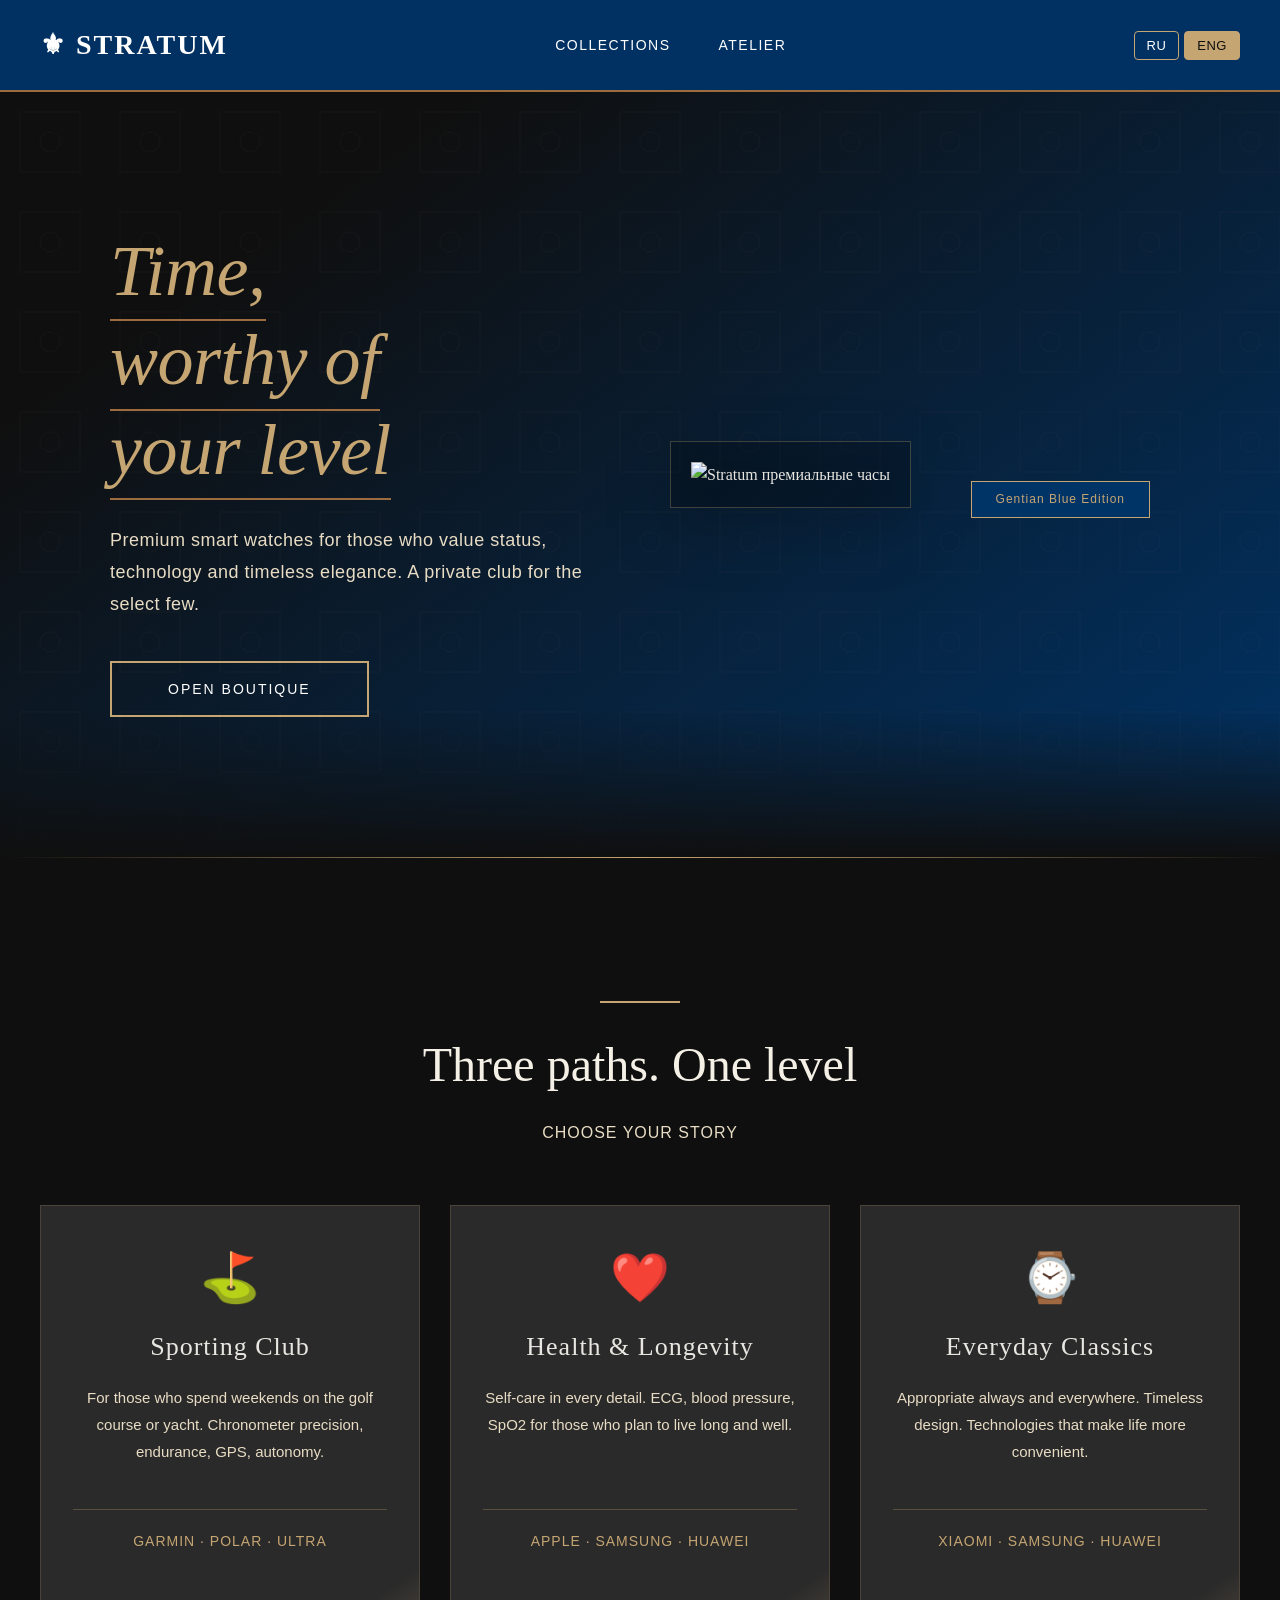
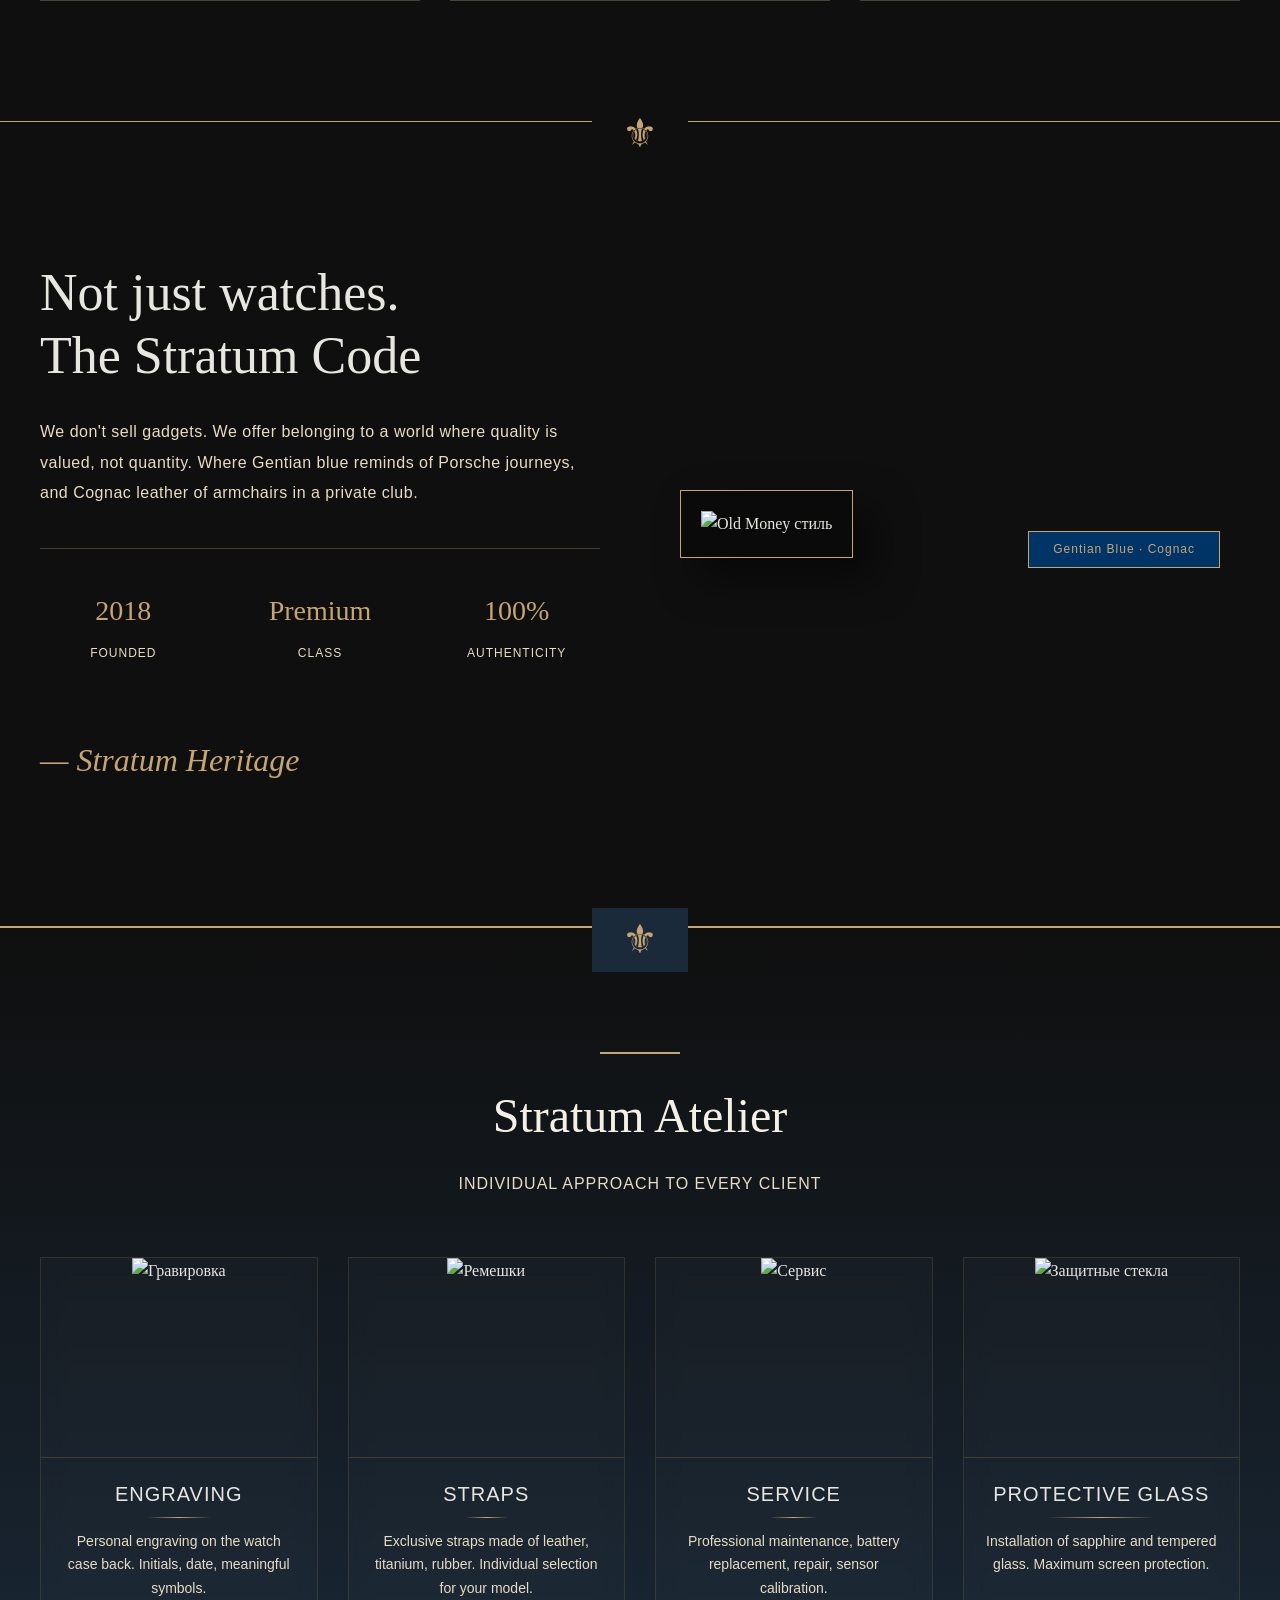
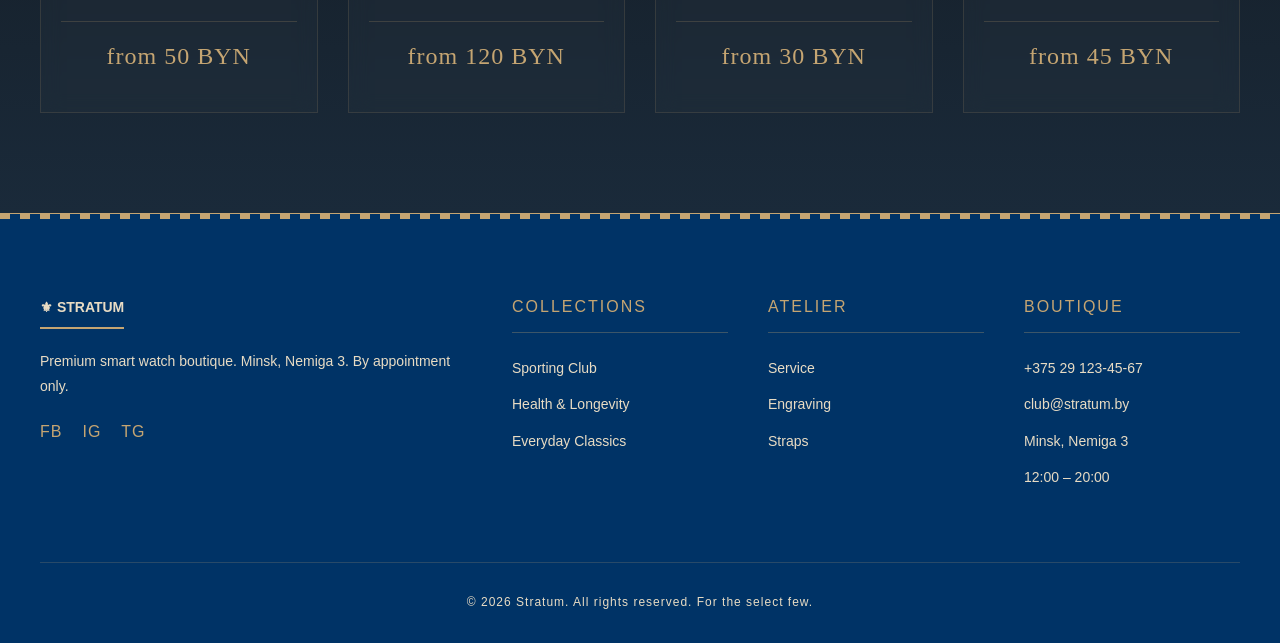
==== commit 4d963005: "v2 year" ====
--- a/index.html
+++ b/index.html
@@ -100,12 +100,12 @@
                 </p>
                 <div class="heritage">
                     <div class="heritage-item">
-                        <span data-ru="1923" data-en="1923">1923</span>
+                        <span data-ru="2018" data-en="2018">2018</span>
                         <p data-ru="Основание" data-en="Founded">Основание</p>
                     </div>
                     <div class="heritage-item">
-                        <span data-ru="5" data-en="5">5</span>
-                        <p data-ru="Поколений" data-en="Generations">Поколений</p>
+                        <span data-ru="Премиум" data-en="Premium">Премиум</span>
+                        <p data-ru="Класс" data-en="Class">Класс</p>
                     </div>
                     <div class="heritage-item">
                         <span data-ru="100%" data-en="100%">100%</span>
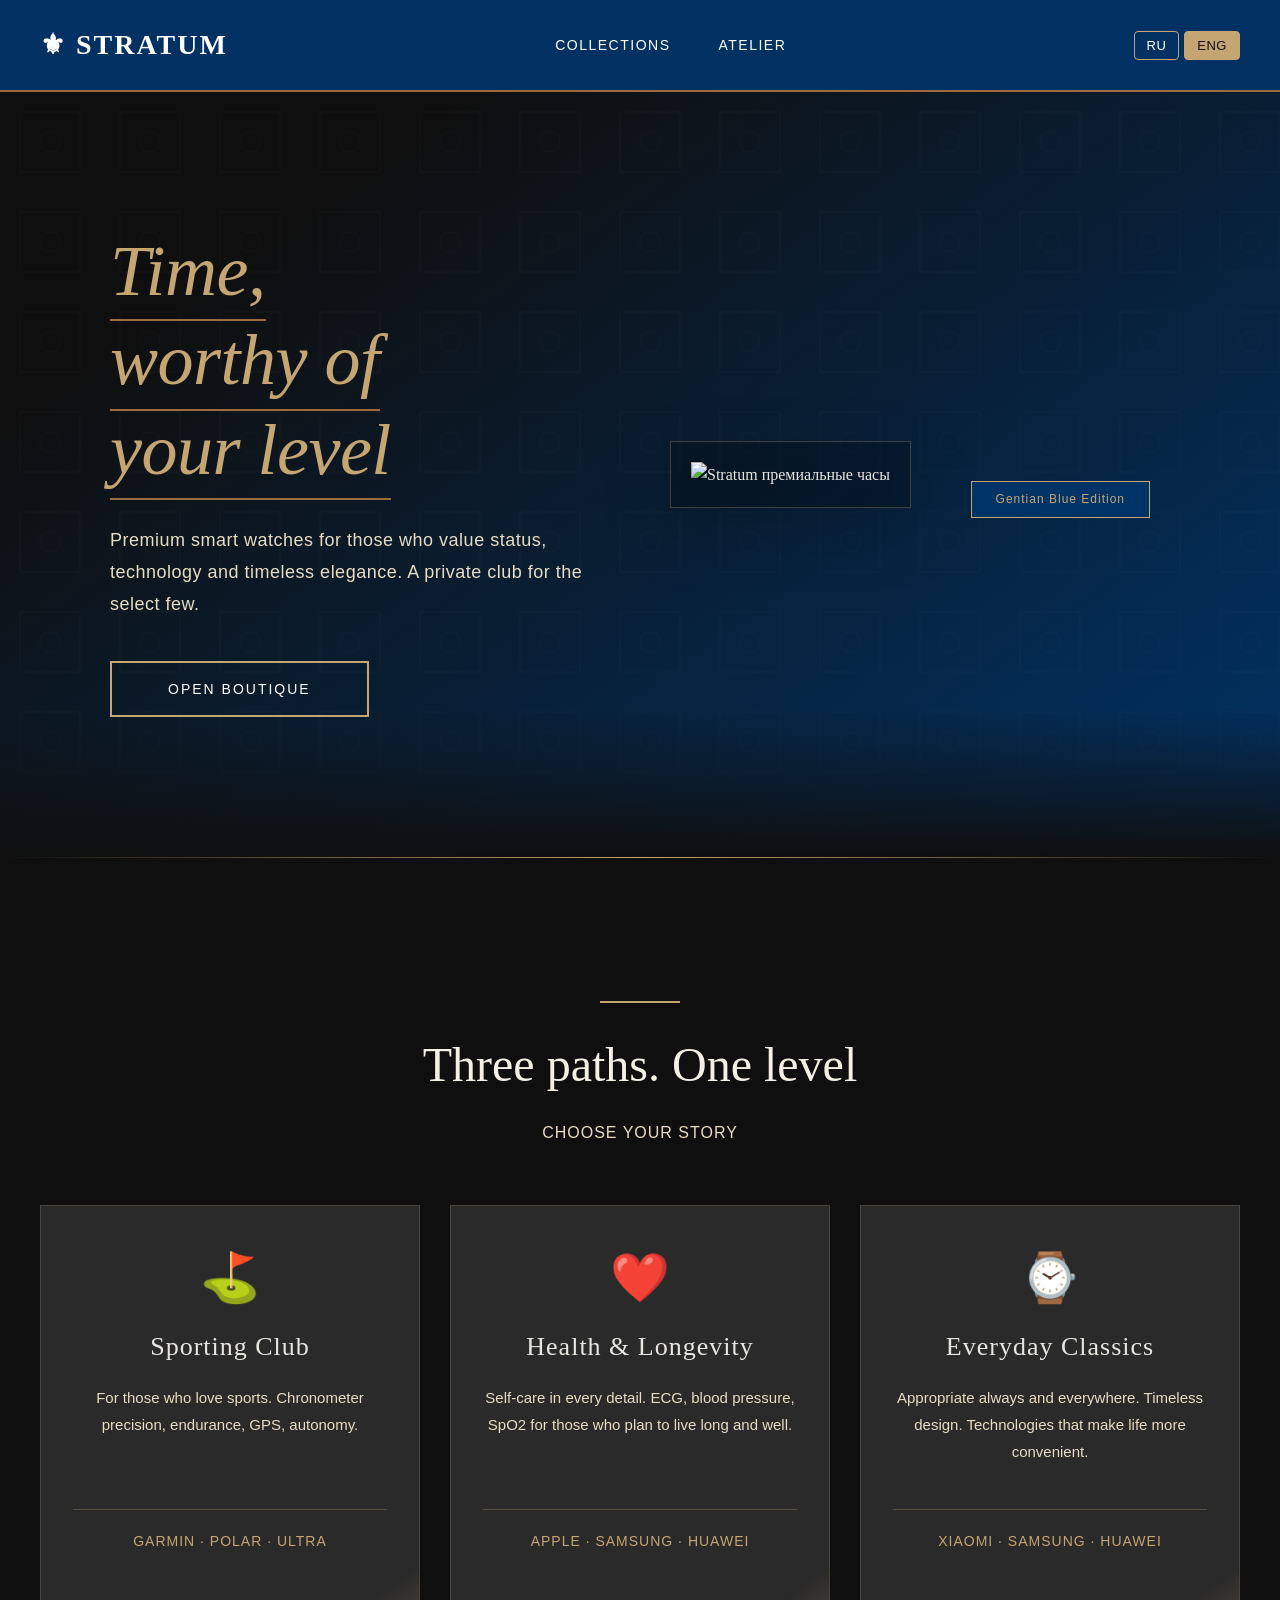
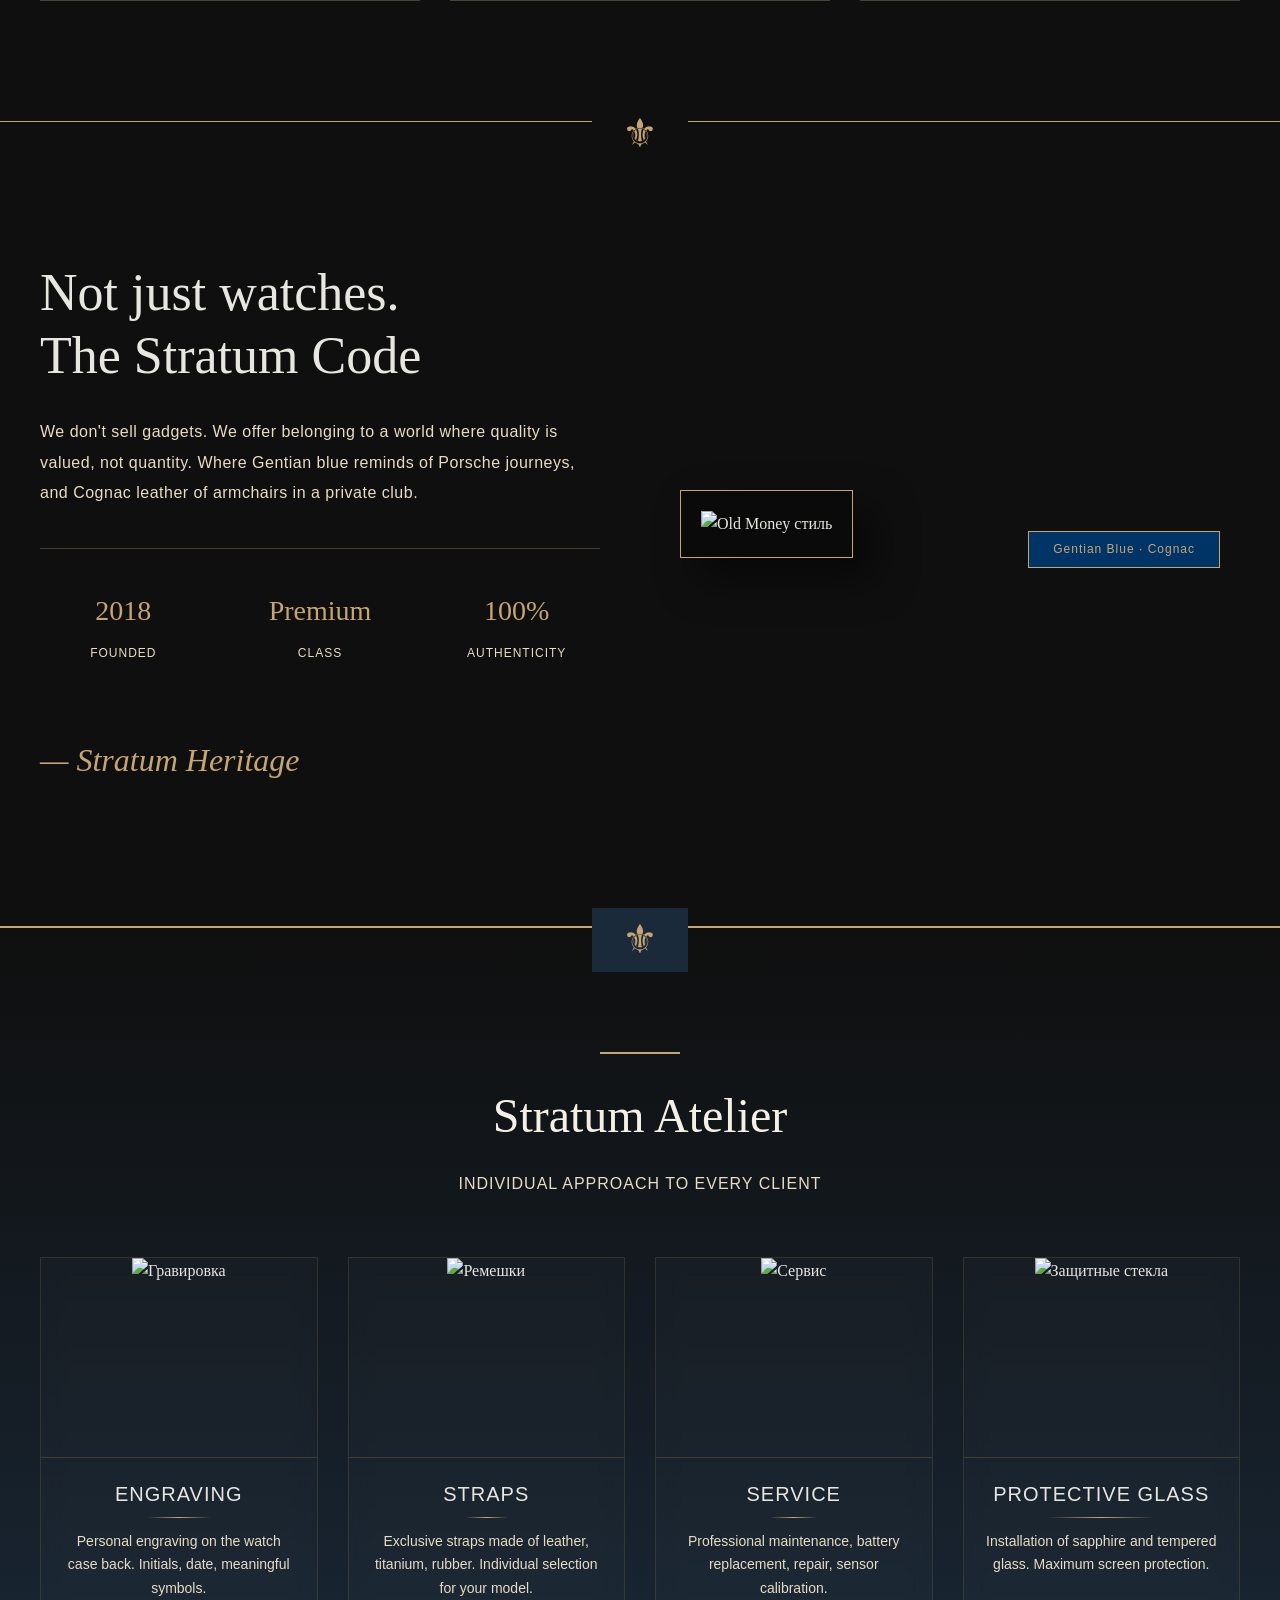
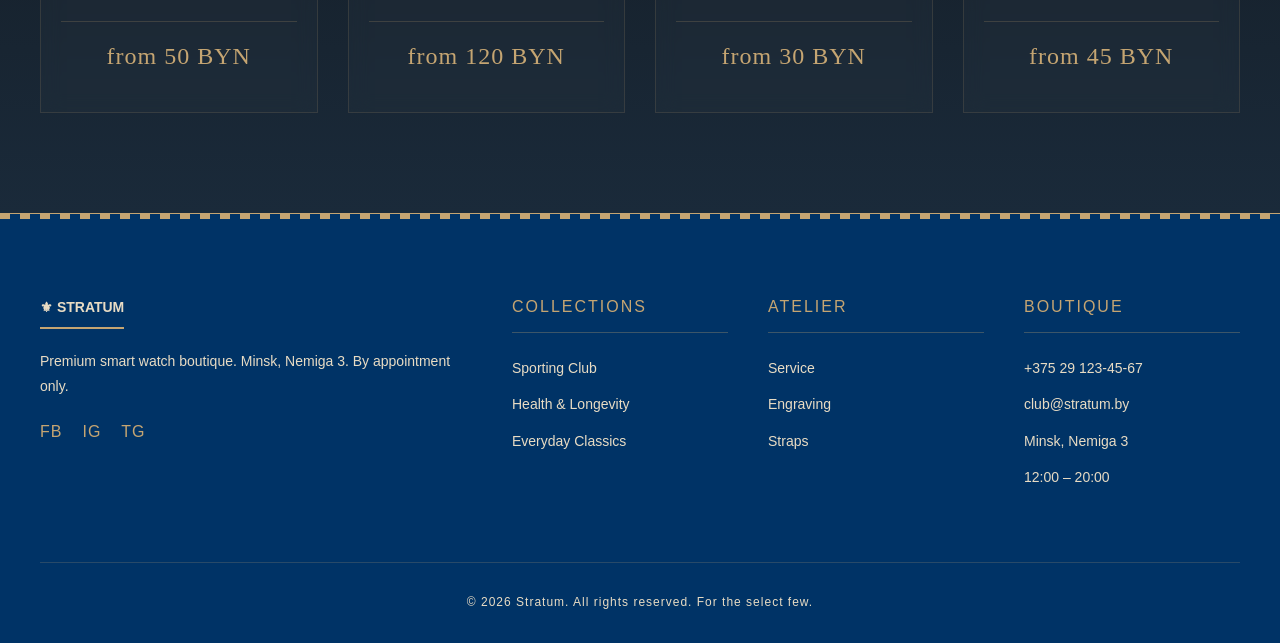
==== commit a0d2dcf2: "v3 hobby" ====
--- a/index.html
+++ b/index.html
@@ -56,8 +56,8 @@
                     <div id="sport-club" class="segment-card fade-in">
                         <div class="segment-icon">⛳</div>
                         <h3 data-ru="Sporting Club" data-en="Sporting Club">Sporting Club</h3>
-                        <p data-ru="Для тех, кто проводит выходные на поле для гольфа или яхте. Точность хронометра, выносливость, GPS, автономность." 
-                           data-en="For those who spend weekends on the golf course or yacht. Chronometer precision, endurance, GPS, autonomy.">
+                        <p data-ru="Для тех, кто любит спорт. Точность хронометра, выносливость, GPS, автономность." 
+                           data-en="For those who love sports. Chronometer precision, endurance, GPS, autonomy.">
                         </p>
                         <div class="segment-tag">GARMIN · POLAR · ULTRA</div>
                     </div>
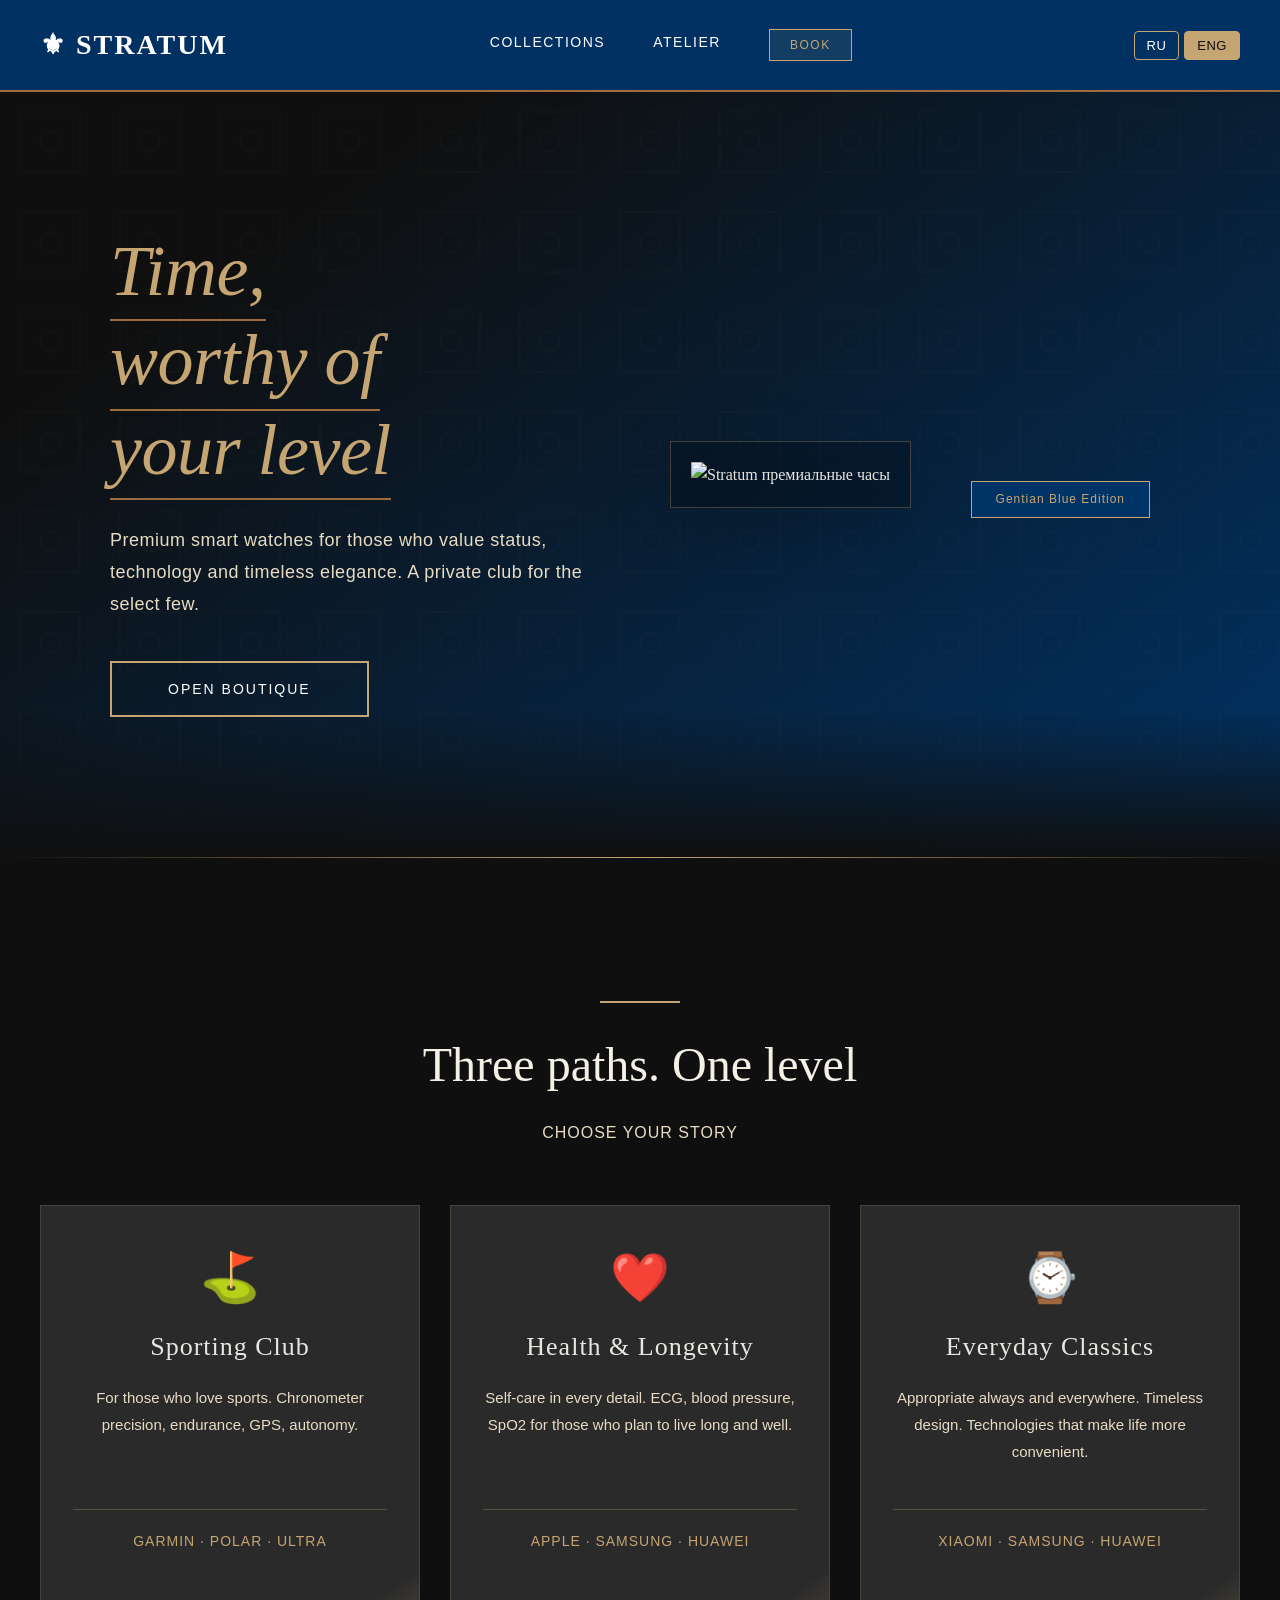
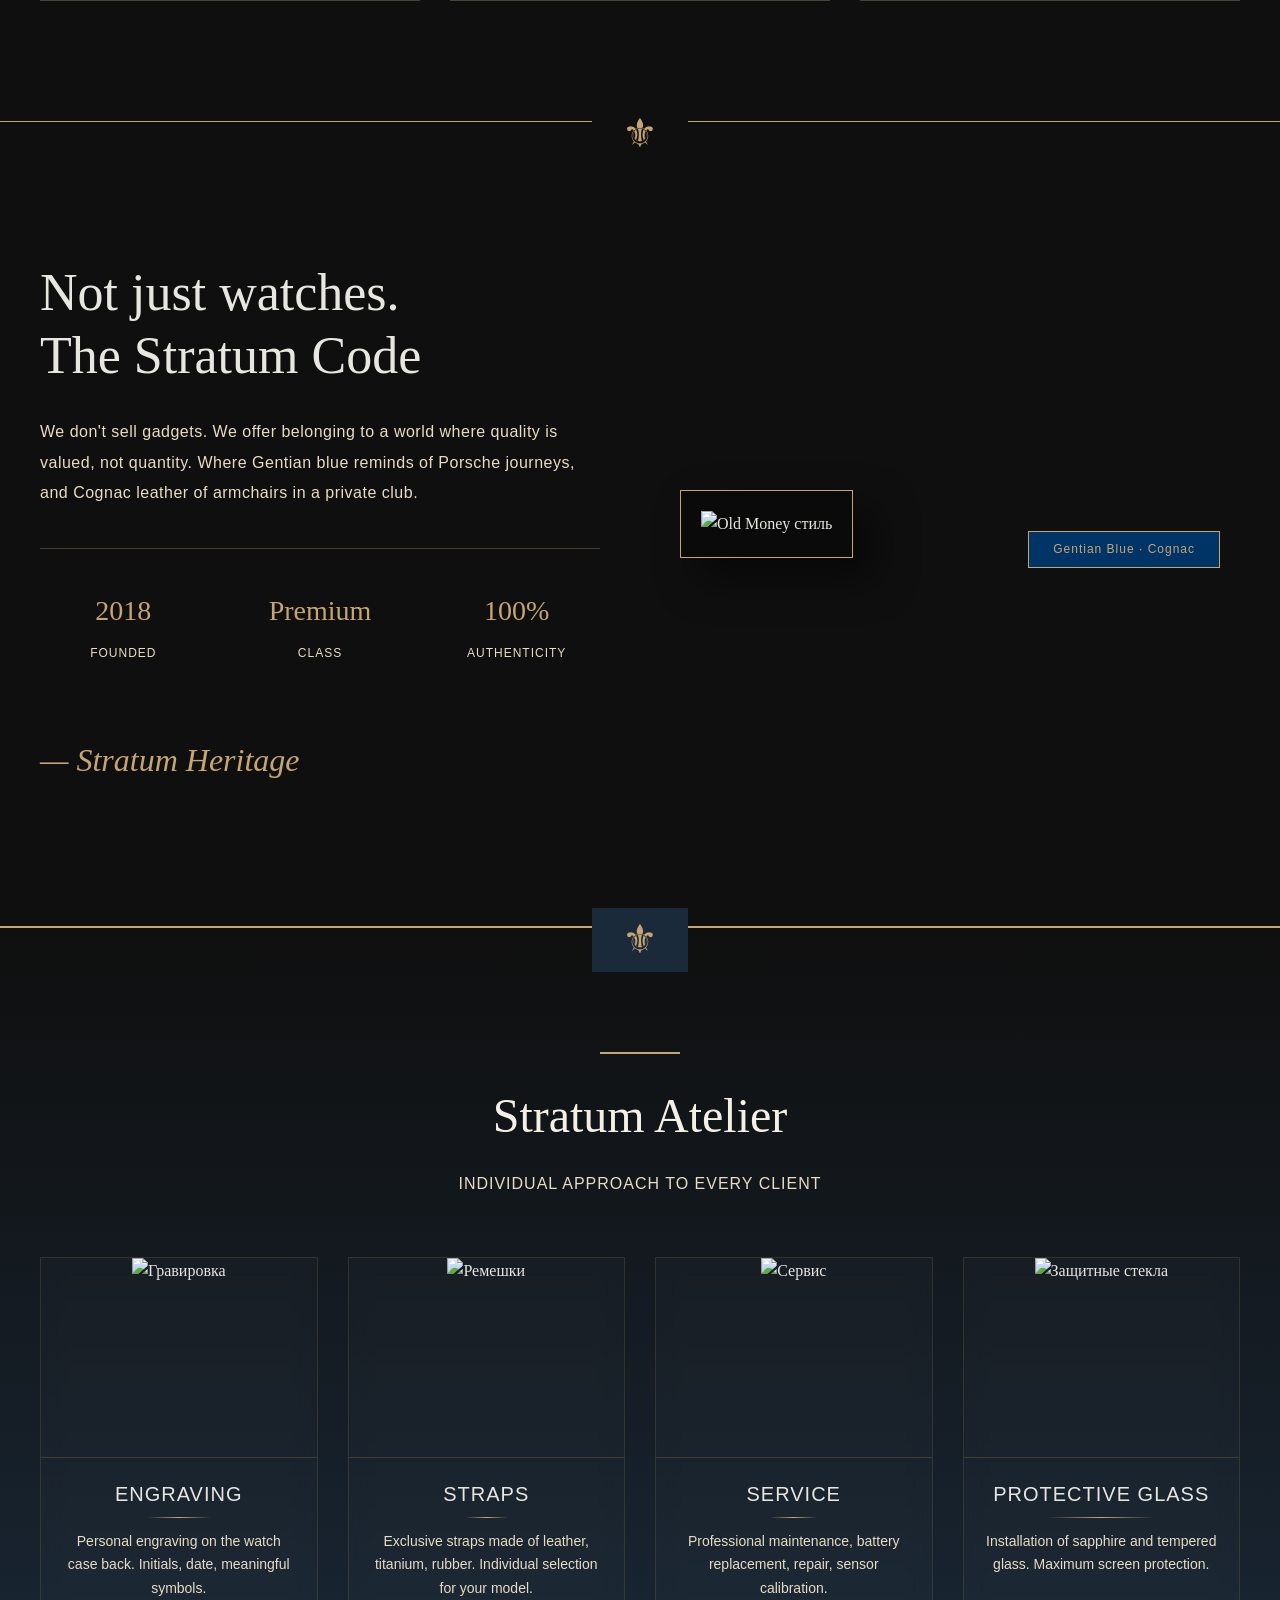
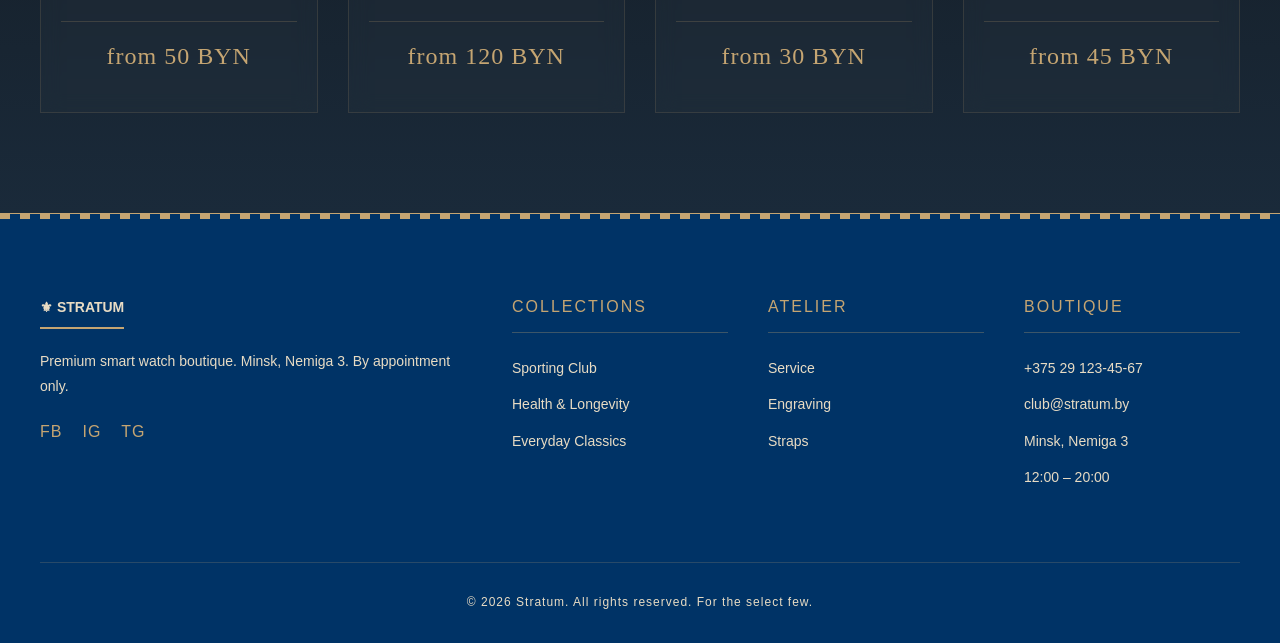
==== commit 8966285a: "v4 new button" ====
--- a/index.html
+++ b/index.html
@@ -15,6 +15,7 @@
                 <ul>
                     <li><a href="#collections" data-ru="Коллекции" data-en="Collections">Коллекции</a></li>
                     <li><a href="#atelier" data-ru="Ателье" data-en="Atelier">Ателье</a></li>
+                    <li><button class="nav-book-btn" id="bookAppointmentBtn" data-ru="Записаться" data-en="Book">Записаться</button></li>
                 </ul>
             </nav>
             <div class="language-switcher">
@@ -250,5 +251,41 @@
     </footer>
 
     <script src="script.js"></script>
+    <!-- Модальное окно записи -->
+    <div id="bookingModal" class="modal">
+        <div class="modal-content">
+            <span class="modal-close">&times;</span>
+            <div class="modal-header">
+                <div class="modal-icon">⚜</div>
+                <h2 data-ru="Запись в бутик" data-en="Boutique Appointment">Запись в бутик</h2>
+                <p data-ru="Заполните форму, и мы свяжемся с вами для подтверждения" data-en="Fill out the form and we will contact you to confirm">Заполните форму, и мы свяжемся с вами для подтверждения</p>
+            </div>
+            <form id="bookingForm" class="booking-form">
+                <div class="form-group">
+                    <label data-ru="Ваше имя" data-en="Your name">Ваше имя</label>
+                    <input type="text" id="userName" name="userName" placeholder="Александр" required>
+                </div>
+                <div class="form-group">
+                    <label data-ru="Телефон" data-en="Phone">Телефон</label>
+                    <input type="tel" id="userPhone" name="userPhone" placeholder="+375 29 123-45-67" required>
+                </div>
+                <div class="form-group">
+                    <label data-ru="Удобное время" data-en="Preferred time">Удобное время</label>
+                    <input type="text" id="userTime" name="userTime" placeholder="12:00 - 20:00" data-ru-placeholder="12:00 - 20:00" data-en-placeholder="12:00 - 20:00">
+                </div>
+                <div class="form-group">
+                    <label data-ru="Комментарий (необязательно)" data-en="Comment (optional)">Комментарий (необязательно)</label>
+                    <textarea id="userComment" name="userComment" rows="3" placeholder="Например: хочу посмотреть спортивные часы" data-ru-placeholder="Например: хочу посмотреть спортивные часы" data-en-placeholder="Example: I want to see sports watches"></textarea>
+                </div>
+                <button type="submit" class="btn-submit" id="submitBtn" data-ru="Отправить заявку" data-en="Send request">Отправить заявку</button>
+                <p class="form-note" data-ru="Нажимая кнопку, вы соглашаетесь с политикой обработки персональных данных" data-en="By clicking the button, you agree to the privacy policy">Нажимая кнопку, вы соглашаетесь с политикой обработки персональных данных</p>
+            </form>
+        </div>
+    </div>
+
+
+
+
+
 </body>
 </html>
--- a/styles.css
+++ b/styles.css
@@ -1033,4 +1033,216 @@
     .atelier-image {
         height: 180px;
     }
+}
+
+
+
+
+
+
+
+
+/* ===== КНОПКА ЗАПИСАТЬСЯ В НАВИГАЦИИ ===== */
+.nav-book-btn {
+    background: transparent;
+    border: 1px solid var(--gold);
+    color: var(--gold);
+    padding: 8px 20px;
+    font-size: 12px;
+    letter-spacing: 1.5px;
+    text-transform: uppercase;
+    cursor: pointer;
+    transition: all 0.3s ease;
+    font-family: 'Helvetica Neue', sans-serif;
+    font-weight: 500;
+    background-color: rgba(197, 165, 114, 0.1);
+}
+
+.nav-book-btn:hover {
+    background-color: var(--gold);
+    color: var(--black);
+    transform: translateY(-2px);
+    box-shadow: 0 5px 15px rgba(197, 165, 114, 0.3);
+}
+
+/* ===== МОДАЛЬНОЕ ОКНО ===== */
+.modal {
+    display: none;
+    position: fixed;
+    z-index: 1000;
+    left: 0;
+    top: 0;
+    width: 100%;
+    height: 100%;
+    background-color: rgba(0, 0, 0, 0.85);
+    backdrop-filter: blur(8px);
+    animation: fadeIn 0.3s ease;
+}
+
+.modal-content {
+    position: relative;
+    background: linear-gradient(145deg, var(--black) 0%, var(--navy) 100%);
+    margin: 5% auto;
+    padding: 0;
+    width: 90%;
+    max-width: 500px;
+    border: 1px solid var(--gold);
+    box-shadow: 0 25px 50px rgba(0, 0, 0, 0.5);
+    animation: slideDown 0.4s ease;
+}
+
+.modal-close {
+    position: absolute;
+    top: 15px;
+    right: 20px;
+    font-size: 28px;
+    font-weight: 300;
+    color: var(--cream);
+    cursor: pointer;
+    transition: color 0.3s;
+    z-index: 10;
+}
+
+.modal-close:hover {
+    color: var(--gold);
+}
+
+.modal-header {
+    text-align: center;
+    padding: 40px 30px 20px;
+    border-bottom: 1px solid rgba(197, 165, 114, 0.2);
+}
+
+.modal-icon {
+    font-size: 48px;
+    color: var(--gold);
+    margin-bottom: 15px;
+}
+
+.modal-header h2 {
+    font-size: 28px;
+    font-weight: 500;
+    font-family: 'Times New Roman', serif;
+    color: var(--ivory);
+    margin-bottom: 10px;
+}
+
+.modal-header p {
+    font-size: 14px;
+    color: var(--cream);
+    font-family: 'Helvetica Neue', sans-serif;
+}
+
+/* Форма */
+.booking-form {
+    padding: 30px;
+}
+
+.form-group {
+    margin-bottom: 20px;
+}
+
+.form-group label {
+    display: block;
+    font-size: 12px;
+    text-transform: uppercase;
+    letter-spacing: 1.5px;
+    color: var(--gold);
+    margin-bottom: 8px;
+    font-family: 'Helvetica Neue', sans-serif;
+    font-weight: 500;
+}
+
+.form-group input,
+.form-group textarea {
+    width: 100%;
+    padding: 12px 15px;
+    background-color: rgba(255, 255, 255, 0.05);
+    border: 1px solid rgba(197, 165, 114, 0.3);
+    color: var(--cream);
+    font-family: 'Helvetica Neue', sans-serif;
+    font-size: 14px;
+    transition: all 0.3s;
+}
+
+.form-group input:focus,
+.form-group textarea:focus {
+    outline: none;
+    border-color: var(--gold);
+    background-color: rgba(0, 51, 102, 0.3);
+}
+
+.form-group input::placeholder,
+.form-group textarea::placeholder {
+    color: rgba(232, 220, 196, 0.5);
+    font-size: 13px;
+}
+
+.btn-submit {
+    width: 100%;
+    background-color: transparent;
+    border: 1px solid var(--gold);
+    color: var(--gold);
+    padding: 14px;
+    font-size: 14px;
+    letter-spacing: 2px;
+    text-transform: uppercase;
+    cursor: pointer;
+    transition: all 0.3s;
+    font-family: 'Helvetica Neue', sans-serif;
+    font-weight: 500;
+    margin-top: 10px;
+}
+
+.btn-submit:hover {
+    background-color: var(--gold);
+    color: var(--black);
+    transform: translateY(-2px);
+    box-shadow: 0 5px 15px rgba(197, 165, 114, 0.3);
+}
+
+.form-note {
+    text-align: center;
+    font-size: 11px;
+    color: var(--silver);
+    margin-top: 20px;
+    font-family: 'Helvetica Neue', sans-serif;
+}
+
+/* Анимации */
+@keyframes fadeIn {
+    from { opacity: 0; }
+    to { opacity: 1; }
+}
+
+@keyframes slideDown {
+    from {
+        opacity: 0;
+        transform: translateY(-50px);
+    }
+    to {
+        opacity: 1;
+        transform: translateY(0);
+    }
+}
+
+/* Адаптивность */
+@media (max-width: 768px) {
+    .modal-content {
+        margin: 15% auto;
+        width: 95%;
+    }
+    
+    .modal-header {
+        padding: 30px 20px 15px;
+    }
+    
+    .booking-form {
+        padding: 20px;
+    }
+    
+    .nav-book-btn {
+        padding: 6px 15px;
+        font-size: 11px;
+    }
 }
